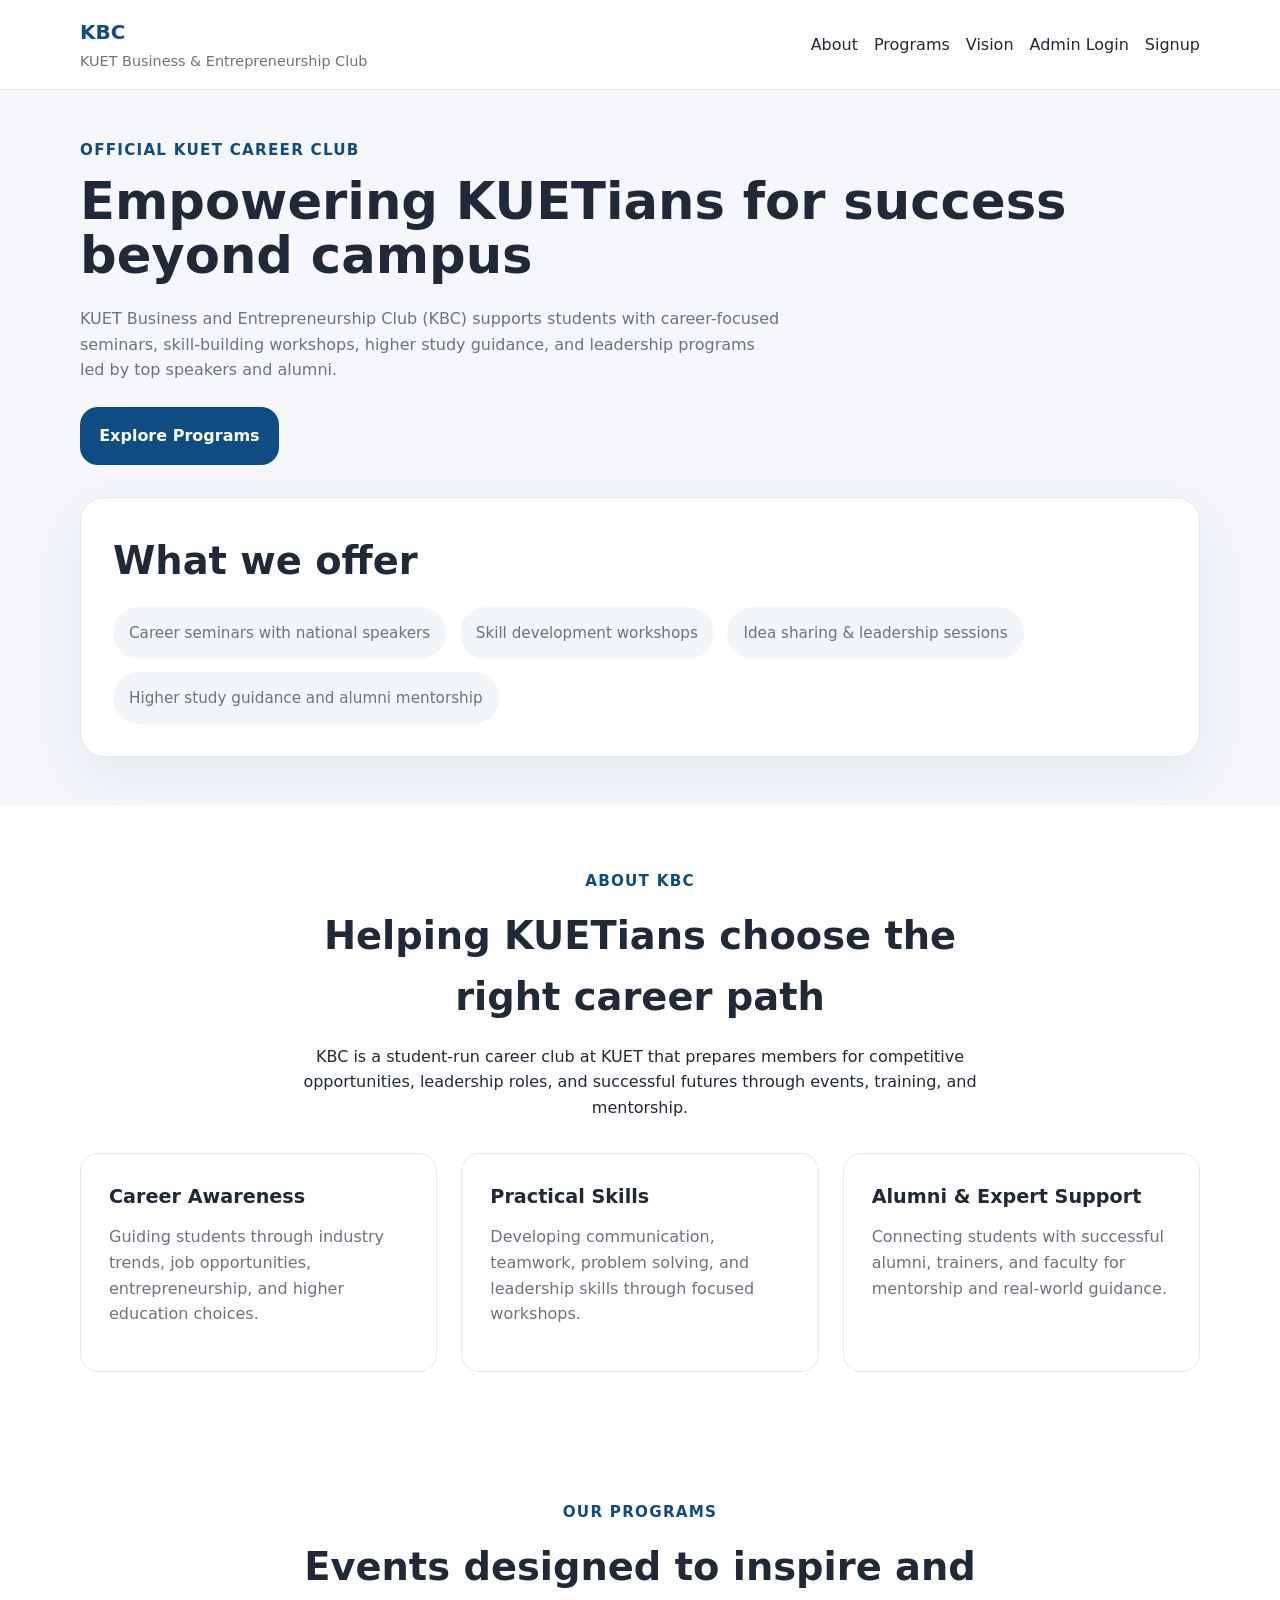
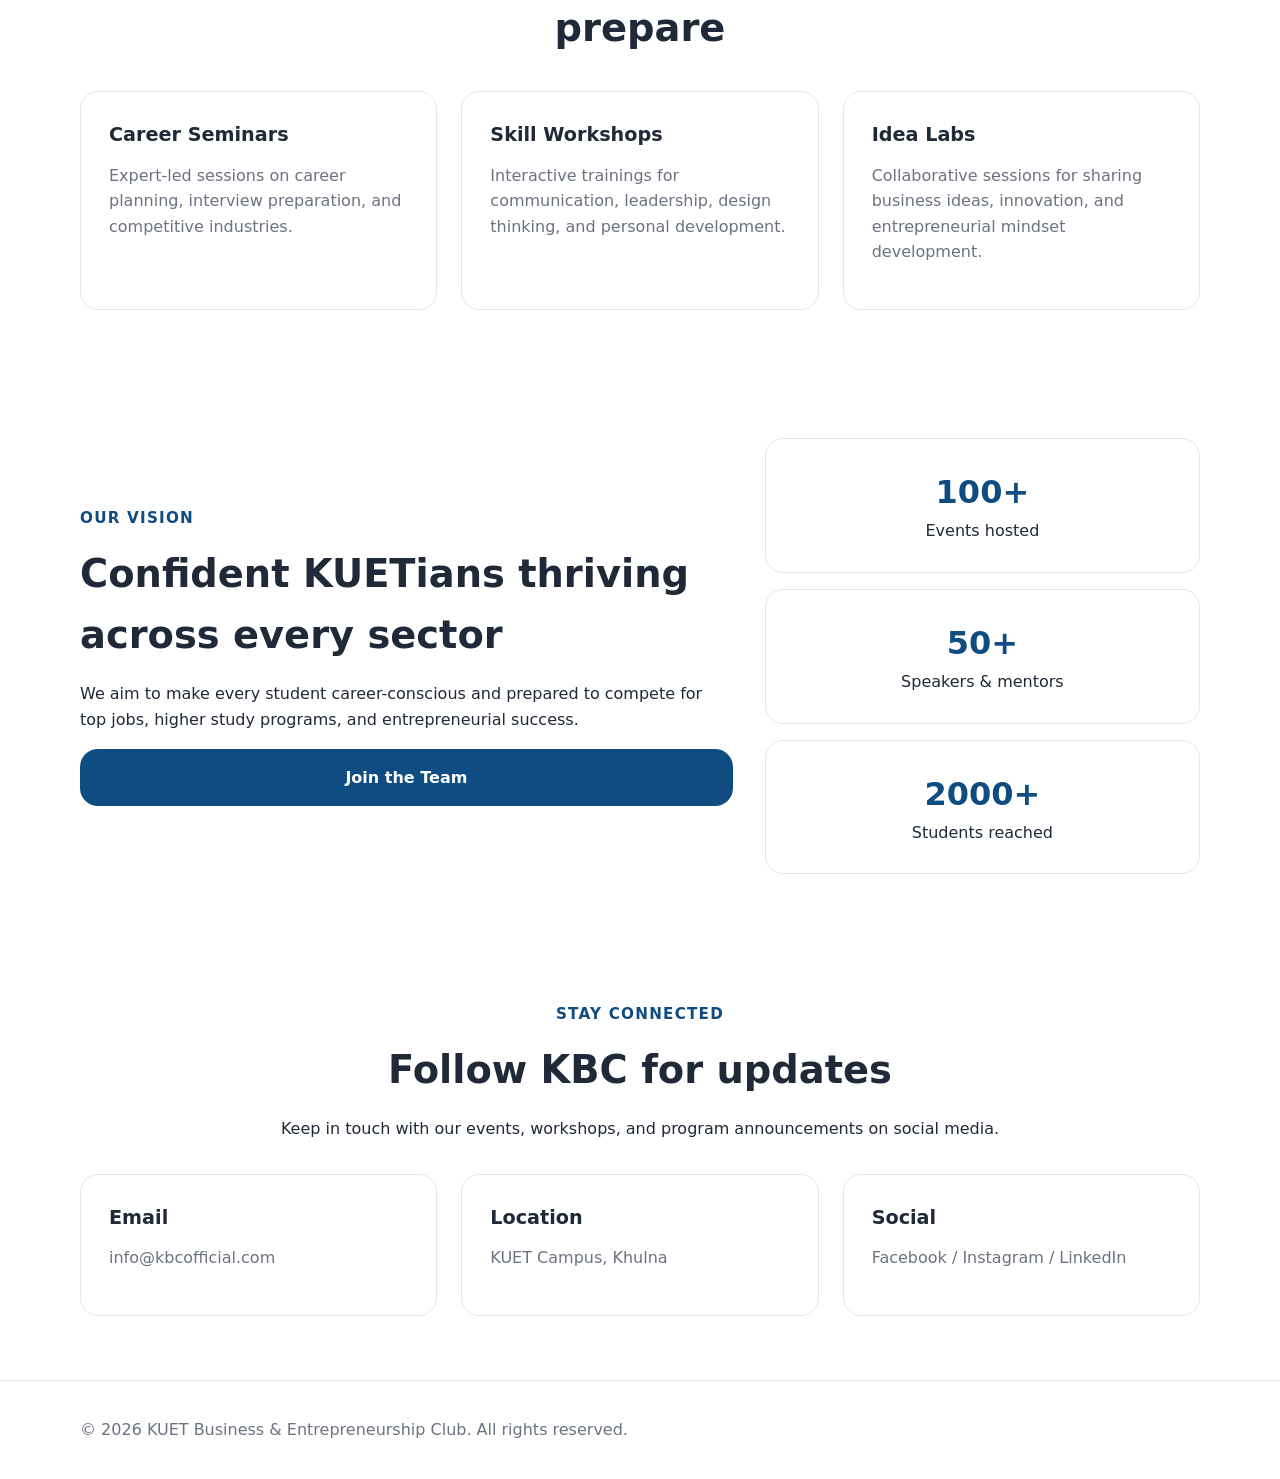
==== index.html @ 483b38c0 "Home page added" ====
<!DOCTYPE html>
<html lang="en">
<head>
  <meta charset="UTF-8">
  <meta name="viewport" content="width=device-width, initial-scale=1.0">
  <title>KBC Official | KUET Business & Entrepreneurship Club</title>
  <link rel="stylesheet" href="style.css">
</head>
<body>
  <header class="site-header">
    <div class="container header-inner">
      <div class="brand">
        <span>KBC</span>
        <p>KUET Business & Entrepreneurship Club</p>
      </div>
      <nav class="nav-links">
        <a href="#about">About</a>
        <a href="#programs">Programs</a>
        <a href="#vision">Vision</a>
        <a href="admin-login.html">Admin Login</a>
        <a href="admin-signup.html">Signup</a>
      </nav>
    </div>
  </header>

  <main>
    <section class="hero section-hero">
      <div class="container hero-grid">
        <div>
          <p class="eyebrow">Official KUET Career Club</p>
          <h1>Empowering KUETians for success beyond campus</h1>
          <p class="hero-copy">KUET Business and Entrepreneurship Club (KBC) supports students with career-focused seminars, skill-building workshops, higher study guidance, and leadership programs led by top speakers and alumni.</p>
          <div class="hero-actions">
        
            <a class="btn-primary" href="#programs">Explore Programs</a>
          </div>
        </div>
        <div class="hero-card">
          <div class="hero-card-inner">
            <h2>What we offer</h2>
            <ul>
              <li>Career seminars with national speakers</li>
              <li>Skill development workshops</li>
              <li>Idea sharing & leadership sessions</li>
              <li>Higher study guidance and alumni mentorship</li>
            </ul>
          </div>
        </div>
      </div>
    </section>

    <section id="about" class="section section-about">
      <div class="container section-heading">
        <p class="eyebrow">About KBC</p>
        <h2>Helping KUETians choose the right career path</h2>
        <p>KBC is a student-run career club at KUET that prepares members for competitive opportunities, leadership roles, and successful futures through events, training, and mentorship.</p>
      </div>
      <div class="container about-grid">
        <article class="feature-card">
          <h3>Career Awareness</h3>
          <p>Guiding students through industry trends, job opportunities, entrepreneurship, and higher education choices.</p>
        </article>
        <article class="feature-card">
          <h3>Practical Skills</h3>
          <p>Developing communication, teamwork, problem solving, and leadership skills through focused workshops.</p>
        </article>
        <article class="feature-card">
          <h3>Alumni & Expert Support</h3>
          <p>Connecting students with successful alumni, trainers, and faculty for mentorship and real-world guidance.</p>
        </article>
      </div>
    </section>

    <section id="programs" class="section section-programs">
      <div class="container section-heading">
        <p class="eyebrow">Our Programs</p>
        <h2>Events designed to inspire and prepare</h2>
      </div>
      <div class="container programs-grid">
        <article class="program-card">
          <h3>Career Seminars</h3>
          <p>Expert-led sessions on career planning, interview preparation, and competitive industries.</p>
        </article>
        <article class="program-card">
          <h3>Skill Workshops</h3>
          <p>Interactive trainings for communication, leadership, design thinking, and personal development.</p>
        </article>
        <article class="program-card">
          <h3>Idea Labs</h3>
          <p>Collaborative sessions for sharing business ideas, innovation, and entrepreneurial mindset development.</p>
        </article>
      </div>
    </section>

    <section id="vision" class="section section-vision">
      <div class="container vision-inner">
        <div>
          <p class="eyebrow">Our Vision</p>
          <h2>Confident KUETians thriving across every sector</h2>
          <p>We aim to make every student career-conscious and prepared to compete for top jobs, higher study programs, and entrepreneurial success.</p>
          <a class="btn-primary" href="admin-login.html">Join the Team</a>
        </div>
        <div class="vision-stats">
          <div class="stat-card">
            <strong>100+</strong>
            <span>Events hosted</span>
          </div>
          <div class="stat-card">
            <strong>50+</strong>
            <span>Speakers & mentors</span>
          </div>
          <div class="stat-card">
            <strong>2000+</strong>
            <span>Students reached</span>
          </div>
        </div>
      </div>
    </section>

    <section id="contact" class="section section-contact">
      <div class="container section-heading">
        <p class="eyebrow">Stay Connected</p>
        <h2>Follow KBC for updates</h2>
        <p>Keep in touch with our events, workshops, and program announcements on social media.</p>
      </div>
      <div class="container contact-grid">
        <div class="contact-card">
          <h3>Email</h3>
          <p>info@kbcofficial.com</p>
        </div>
        <div class="contact-card">
          <h3>Location</h3>
          <p>KUET Campus, Khulna</p>
        </div>
        <div class="contact-card">
          <h3>Social</h3>
          <p>Facebook / Instagram / LinkedIn</p>
        </div>
      </div>
    </section>
  </main>

  <footer class="site-footer">
    <div class="container footer-inner">
      <p>© 2026 KUET Business & Entrepreneurship Club. All rights reserved.</p>
    </div>
  </footer>
</body>
</html>
---- style.css ----
:root {
  --bg: #f5f7fb;
  --surface: #ffffff;
  --text: #1f2937;
  --muted: #6b7280;
  --primary: #0f4c81;
  --primary-soft: #dde9f6;
  --accent: #f59e0b;
  --border: #e2e8f0;
}

* {
  box-sizing: border-box;
}

body {
  margin: 0;
  font-family: Inter, system-ui, -apple-system, BlinkMacSystemFont, 'Segoe UI', sans-serif;
  background: var(--bg);
  color: var(--text);
  line-height: 1.6;
}

img {
  max-width: 100%;
  display: block;
}

.container {
  width: min(1120px, calc(100% - 2rem));
  margin: 0 auto;
}

.site-header {
  background: rgba(255,255,255,0.95);
  border-bottom: 1px solid var(--border);
  position: sticky;
  top: 0;
  z-index: 10;
}

.header-inner {
  display: flex;
  align-items: center;
  justify-content: space-between;
  gap: 1rem;
  padding: 1rem 0;
}

.brand span {
  font-size: 1.25rem;
  font-weight: 700;
  color: var(--primary);
}

.brand p {
  margin: 0.15rem 0 0;
  color: var(--muted);
  font-size: 0.9rem;
}

.header-actions {
  display: flex;
  gap: 0.75rem;
  align-items: center;
}

.header-note p {
  margin: 0;
  font-size: 0.95rem;
  font-weight: 600;
  color: var(--text);
  background: rgba(255,255,255,0.85);
  border-radius: 999px;
  padding: 0.6rem 1rem;
  border: 1px solid rgba(15, 76, 129, 0.12);
}

.nav-links {
  display: flex;
  flex-wrap: wrap;
  gap: 1rem;
  align-items: center;
}

.nav-links a {
  color: var(--text);
  text-decoration: none;
  font-weight: 500;
}

.nav-links a:hover {
  color: var(--primary);
}

.nav-toggle {
  display: none;
  border: none;
  background: transparent;
  font-size: 1.5rem;
  cursor: pointer;
}

.section {
  padding: 4rem 0;
}

.section-heading {
  text-align: center;
  max-width: 720px;
  margin: 0 auto 2rem;
}

.eyebrow {
  margin: 0 0 0.75rem;
  color: var(--primary);
  font-size: 0.95rem;
  font-weight: 700;
  letter-spacing: 0.08em;
  text-transform: uppercase;
}

h1, h2, h3 {
  margin: 0;
}

h1 {
  font-size: clamp(2.2rem, 4vw, 3.6rem);
  line-height: 1.05;
}

h2 {
  font-size: clamp(1.8rem, 3vw, 2.6rem);
}

h3 {
  font-size: 1.2rem;
}

.hero {
  padding-top: 3rem;
  padding-bottom: 3rem;
}

.hero-grid {
  display: grid;
  grid-template-columns: 1fr;
  gap: 2rem;
  align-items: start;
}
.hero-card {
  width: 100%;
}

.hero-copy {
  max-width: 44rem;
  margin: 1.5rem 0;
  color: var(--muted);
}

.hero-actions {
  display: flex;
  flex-direction: column;
  gap: 1rem;
  align-items: flex-start;
  margin-top: 1.5rem;
}
.hero-actions a {
  width: fit-content;
}

.btn-primary,
.btn-secondary {
  display: inline-flex;
  align-items: center;
  justify-content: center;
  padding: 0.95rem 1.5rem;
  border-radius: 999px;
  font-weight: 600;
  text-decoration: none;
}

.btn-primary {
  background: var(--primary);
  color: #fff;
}

.btn-secondary {
  background: var(--surface);
  color: var(--text);
  border: 1px solid var(--border);
}

.hero-card {
  background: var(--surface);
  border: 1px solid var(--border);
  border-radius: 24px;
  padding: 2rem;
  box-shadow: 0 20px 60px rgba(15, 76, 129, 0.08);
}

.hero-card-inner ul {
  margin: 1rem 0 0;
  display: flex;
  flex-wrap: wrap;
  gap: 0.85rem;
  padding: 0;
  list-style: none;
}

.hero-card-inner li {
  margin: 0;
  padding: 0.85rem 1rem;
  background: rgba(15, 76, 129, 0.05);
  border-radius: 999px;
  color: var(--muted);
  font-size: 0.95rem;
}

.about-grid,
.programs-grid,
.contact-grid {
  display: grid;
  gap: 1.5rem;
}

.about-grid {
  grid-template-columns: repeat(auto-fit, minmax(220px, 1fr));
}

.feature-card,
.program-card,
.contact-card,
.stat-card {
  background: var(--surface);
  border: 1px solid var(--border);
  border-radius: 18px;
  padding: 1.75rem;
}

.programs-grid {
  grid-template-columns: repeat(auto-fit, minmax(220px, 1fr));
}

.program-card p,
.feature-card p,
.contact-card p {
  color: var(--muted);
  margin-top: 0.75rem;
}

.vision-inner {
  display: grid;
  gap: 2rem;
  align-items: center;
  grid-template-columns: minmax(0, 1.2fr) minmax(0, 0.8fr);
}

.vision-stats {
  display: grid;
  gap: 1rem;
}

.stat-card {
  text-align: center;
}

.stat-card strong {
  display: block;
  font-size: 2rem;
  color: var(--primary);
}

.contact-grid {
  grid-template-columns: repeat(auto-fit, minmax(200px, 1fr));
}

.site-footer {
  background: var(--surface);
  border-top: 1px solid var(--border);
}

.footer-inner {
  display: flex;
  flex-wrap: wrap;
  gap: 1rem;
  justify-content: space-between;
  align-items: center;
  padding: 1.25rem 0;
}

.footer-inner p,
.footer-inner a {
  color: var(--muted);
  text-decoration: none;
}

body.login-page {
  min-height: 100vh;
  background: radial-gradient(circle at top left, rgba(15, 76, 129, 0.14), transparent 35%),
              radial-gradient(circle at bottom right, rgba(245, 158, 11, 0.12), transparent 28%),
              linear-gradient(180deg, #eef4ff 0%, #f5f7fb 100%);
}

.login-header {
  background: transparent;
  border-bottom: none;
  position: absolute;
  width: 100%;
  left: 0;
  top: 0;
}

.login-section {
  padding: 7rem 0 4rem;
}

.login-shell {
  min-height: calc(100vh - 7rem);
  display: grid;
  place-items: center;
}

.login-panel {
  width: min(520px, 100%);
  background: rgba(255, 255, 255, 0.94);
  border: 1px solid rgba(15, 76, 129, 0.1);
  border-radius: 30px;
  box-shadow: 0 32px 90px rgba(15, 76, 129, 0.12);
  padding: 2.5rem;
  backdrop-filter: blur(12px);
}

.login-copy {
  text-align: center;
  margin-bottom: 2rem;
}

.auth-form {
  display: grid;
  gap: 1.25rem;
}

.auth-form label {
  display: grid;
  gap: 0.6rem;
  font-size: 0.95rem;
  color: var(--text);
}

.auth-form input {
  width: 100%;
  border: 1px solid rgba(15, 76, 129, 0.18);
  border-radius: 16px;
  padding: 1rem 1.1rem;
  font-size: 1rem;
  background: #fff;
  transition: border-color 0.2s ease, box-shadow 0.2s ease;
}

.auth-form input:focus {
  outline: none;
  border-color: rgba(15, 76, 129, 0.35);
  box-shadow: 0 0 0 4px rgba(15, 76, 129, 0.08);
}

.auth-note {
  margin: 0;
  text-align: center;
  color: var(--muted);
  font-size: 0.95rem;
}

.auth-note a {
  color: var(--primary);
  text-decoration: none;
}

@media (max-width: 720px) {
  .login-panel {
    padding: 2rem 1.5rem;
  }

  .login-copy h1 {
    font-size: 2rem;
  }
}

.login-copy h1 {
  font-size: 2.4rem;
  line-height: 1.08;
  margin: 1rem 0 0.8rem;
}

.login-copy p {
  color: var(--muted);
  margin: 0;
  max-width: 38rem;
  margin-inline: auto;
}

.auth-form {
  display: grid;
  gap: 1.25rem;
}

.auth-form label {
  display: grid;
  gap: 0.55rem;
  font-size: 0.95rem;
  color: var(--text);
}

.auth-form input {
  width: 100%;
  border: 1px solid rgba(15, 76, 129, 0.16);
  border-radius: 16px;
  padding: 0.95rem 1rem;
  font-size: 1rem;
  transition: border-color 0.2s ease, box-shadow 0.2s ease;
  background: #fff;
  color: var(--text);
}

.auth-form input:focus {
  outline: none;
  border-color: rgba(15, 76, 129, 0.4);
  box-shadow: 0 0 0 4px rgba(15, 76, 129, 0.08);
}

.btn-primary {
  width: 100%;
  padding: 1rem 1.2rem;
  font-size: 1rem;
  border-radius: 18px;
}

.auth-note {
  margin: 0;
  text-align: center;
  color: var(--muted);
  font-size: 0.95rem;
}

.auth-note a {
  color: var(--primary);
  font-weight: 600;
}

@media (max-width: 720px) {
  .login-panel {
    padding: 2rem 1.5rem;
  }

  .login-copy h1 {
    font-size: 2rem;
  }
}


.section-about,
.section-programs,
.section-vision,
.section-contact {
  background: #fff;
}

@media (max-width: 900px) {
  .vision-inner,
  .hero-grid {
    grid-template-columns: 1fr;
  }
}

@media (max-width: 720px) {
  .header-inner {
    flex-direction: column;
    align-items: stretch;
  }

  .nav-links {
    display: none;
    flex-direction: column;
    gap: 0.75rem;
    width: 100%;
    padding: 1rem 0;
  }

  .nav-links.nav-open {
    display: flex;
  }

  .nav-toggle {
    display: block;
  }

  .hero-actions {
    flex-direction: column;
    align-items: stretch;
  }
}
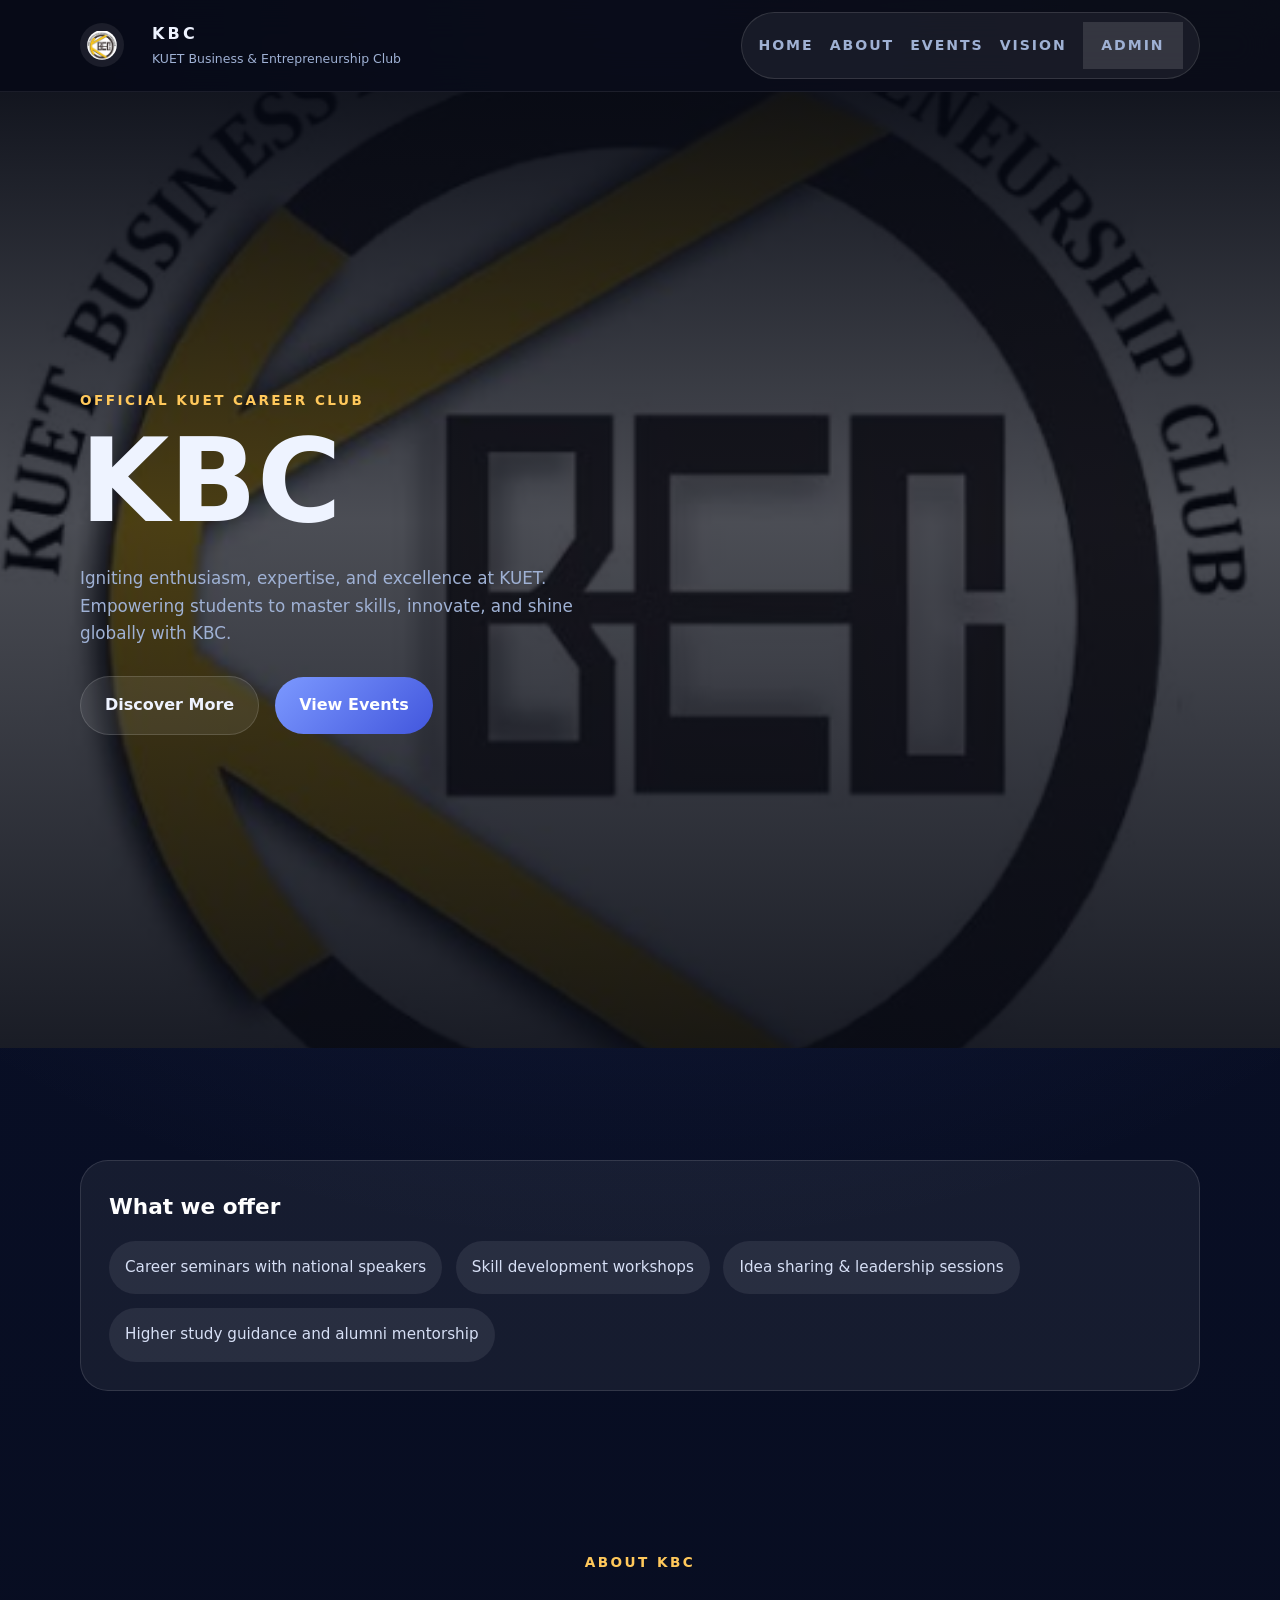
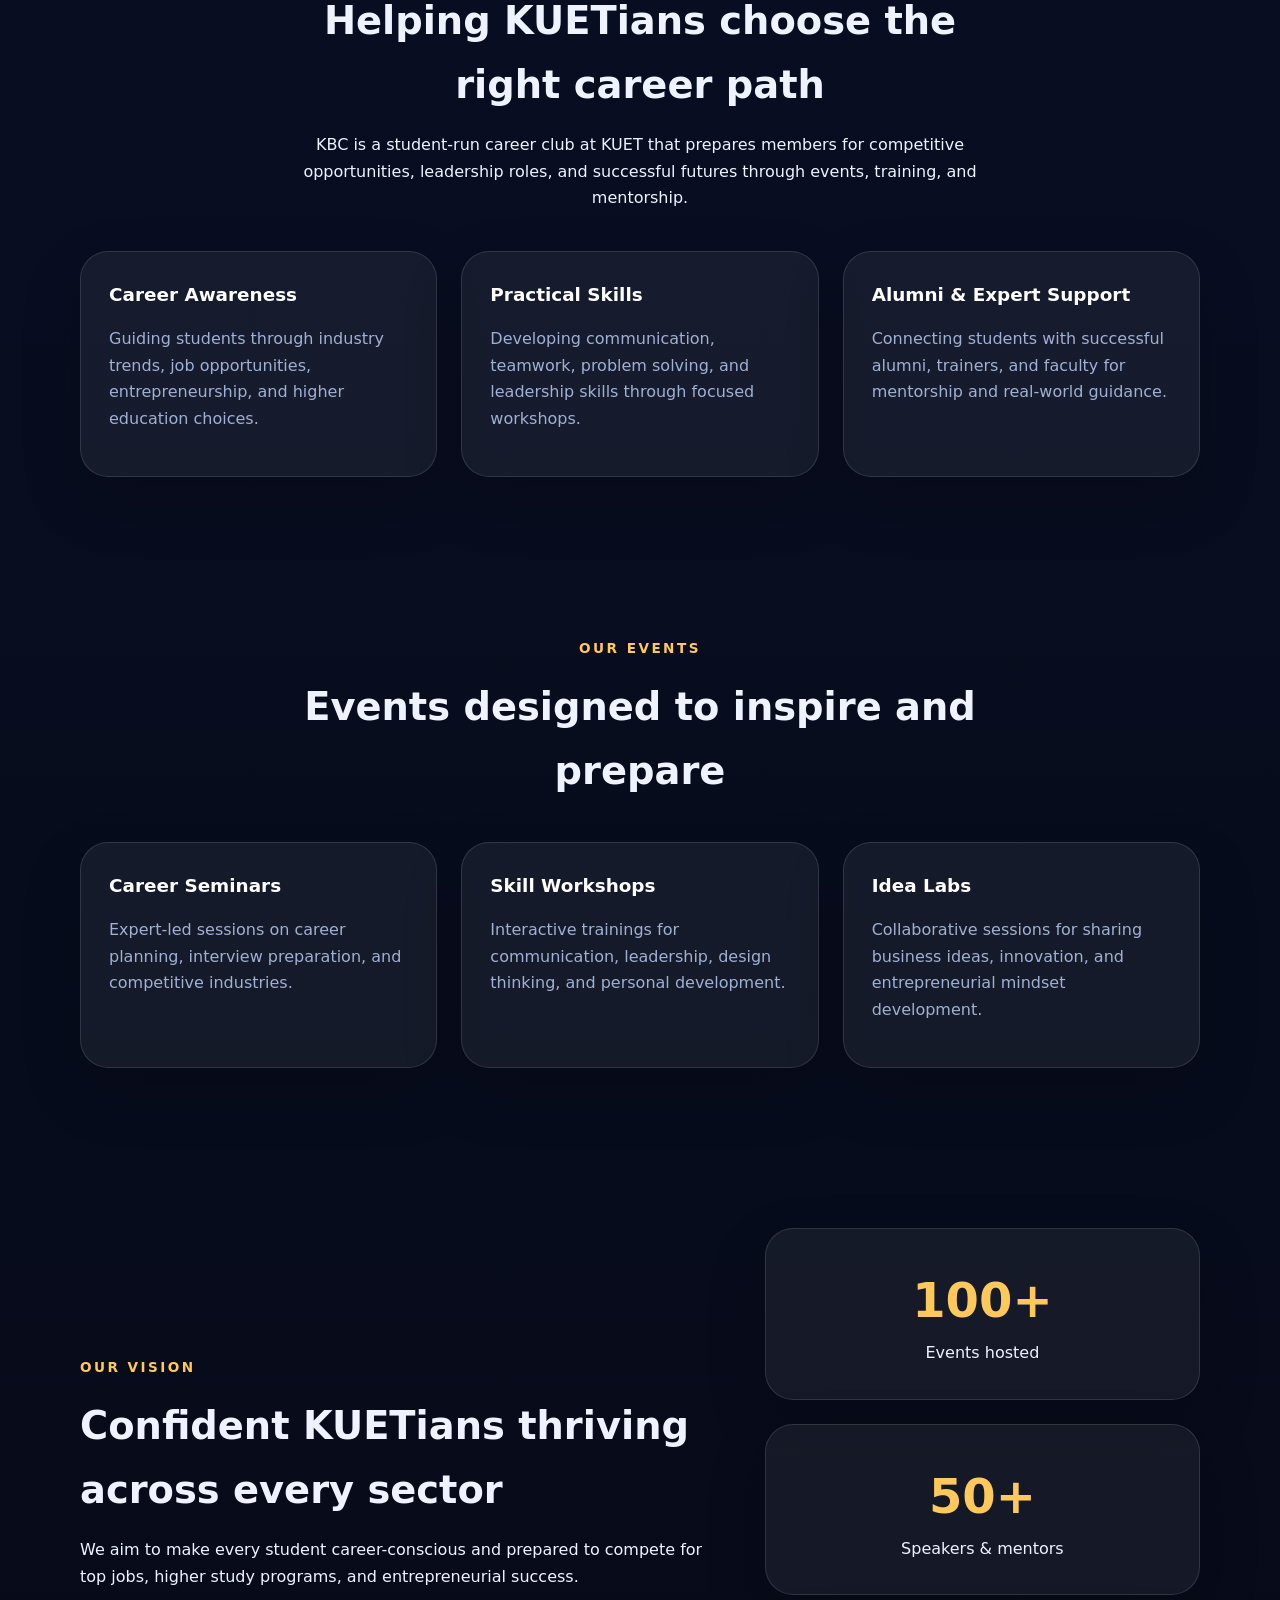
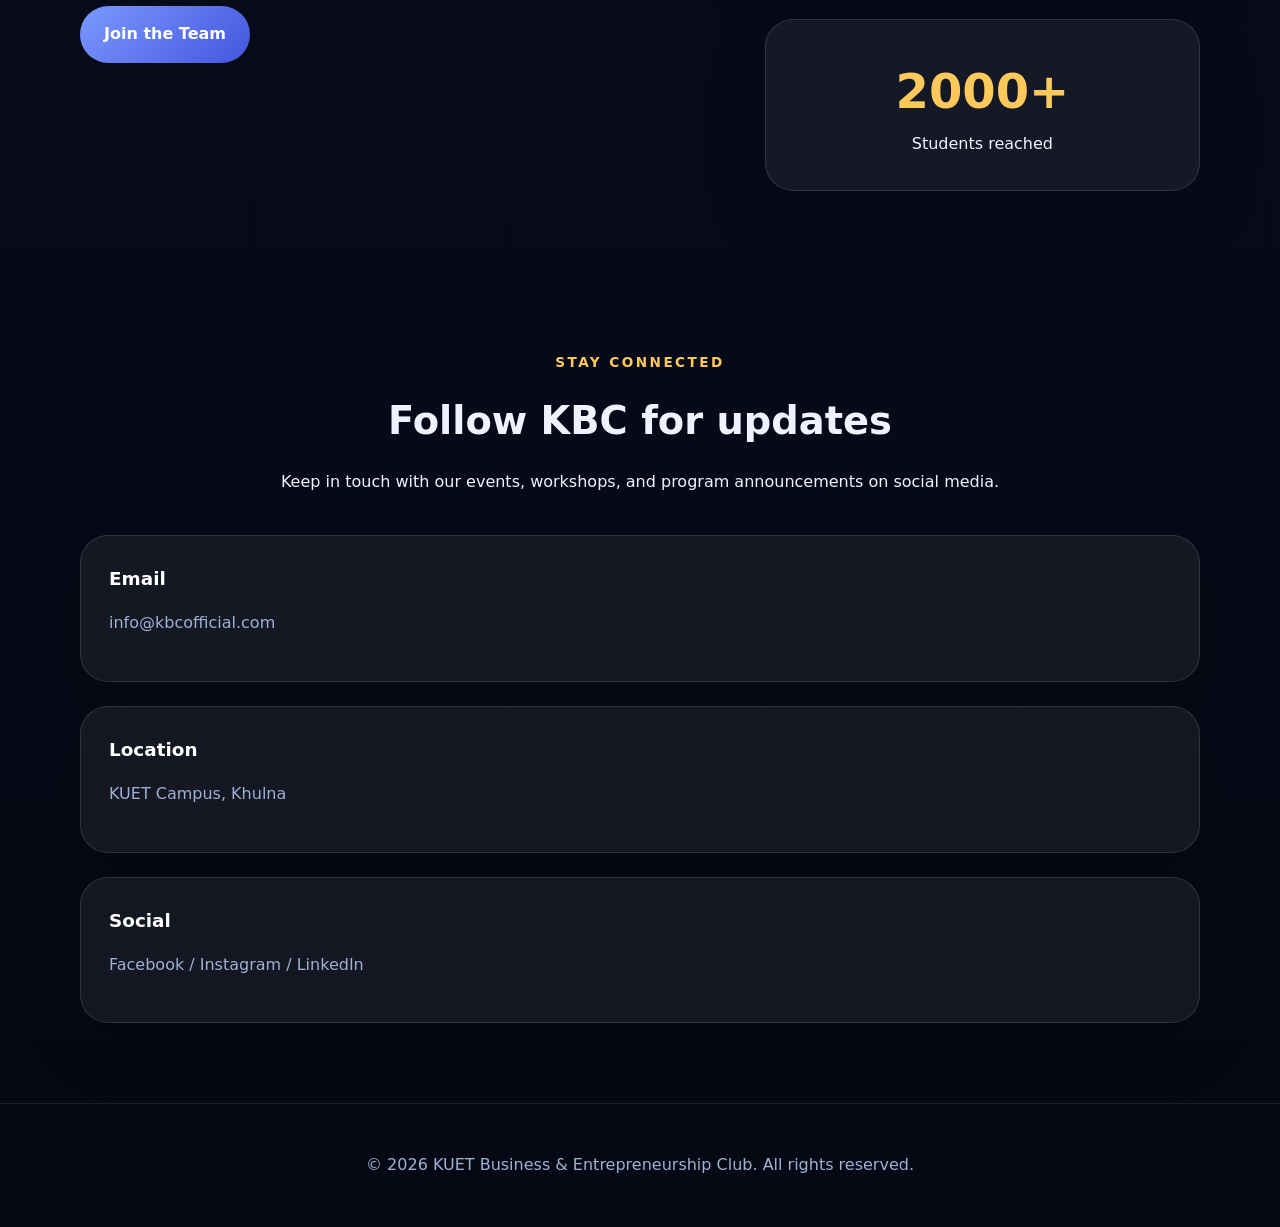
==== commit e31a5fc9: "Added ADMIN LOGIN Page" ====
--- a/index.html
+++ b/index.html
@@ -4,58 +4,65 @@
   <meta charset="UTF-8">
   <meta name="viewport" content="width=device-width, initial-scale=1.0">
   <title>KBC Official | KUET Business & Entrepreneurship Club</title>
-  <link rel="stylesheet" href="style.css">
+  <link rel="stylesheet" href="index.css">
 </head>
 <body>
   <header class="site-header">
     <div class="container header-inner">
       <div class="brand">
-        <span>KBC</span>
-        <p>KUET Business & Entrepreneurship Club</p>
+        <img src="logo.png" alt="KBC Logo">
+        <div class="brand-text">
+          <span>KBC</span>
+          <p>KUET Business & Entrepreneurship Club</p>
+        </div>
       </div>
       <nav class="nav-links">
+        <a href="#home">Home</a>
         <a href="#about">About</a>
-        <a href="#programs">Programs</a>
+        <a href="#programs">Events</a>
         <a href="#vision">Vision</a>
-        <a href="admin-login.html">Admin Login</a>
-        <a href="admin-signup.html">Signup</a>
+        <a href="admin-login.html" class="nav-cta">Admin</a>
       </nav>
     </div>
   </header>
 
   <main>
-    <section class="hero section-hero">
+    <section id="home" class="hero section-hero">
       <div class="container hero-grid">
-        <div>
+        <div class="hero-copy-block reveal">
           <p class="eyebrow">Official KUET Career Club</p>
-          <h1>Empowering KUETians for success beyond campus</h1>
-          <p class="hero-copy">KUET Business and Entrepreneurship Club (KBC) supports students with career-focused seminars, skill-building workshops, higher study guidance, and leadership programs led by top speakers and alumni.</p>
-          <div class="hero-actions">
-        
-            <a class="btn-primary" href="#programs">Explore Programs</a>
+          <h1>KBC</h1>
+          <p class="hero-copy">Igniting enthusiasm, expertise, and excellence at KUET. Empowering students to master skills, innovate, and shine globally with KBC.</p>
+          <div class="hero-actions reveal">
+            <a class="btn-secondary" href="#about">Discover More</a>
+            <a class="btn-primary" href="#programs">View Events</a>
           </div>
         </div>
-        <div class="hero-card">
-          <div class="hero-card-inner">
-            <h2>What we offer</h2>
-            <ul>
-              <li>Career seminars with national speakers</li>
-              <li>Skill development workshops</li>
-              <li>Idea sharing & leadership sessions</li>
-              <li>Higher study guidance and alumni mentorship</li>
-            </ul>
-          </div>
+       
+      </div>
+    </section>
+
+    <section class="section section-offer">
+      <div class="container">
+        <div class="offer-panel reveal">
+          <h2>What we offer</h2>
+          <ul class="offer-list">
+            <li>Career seminars with national speakers</li>
+            <li>Skill development workshops</li>
+            <li>Idea sharing & leadership sessions</li>
+            <li>Higher study guidance and alumni mentorship</li>
+          </ul>
         </div>
       </div>
     </section>
 
     <section id="about" class="section section-about">
-      <div class="container section-heading">
+      <div class="container section-heading reveal">
         <p class="eyebrow">About KBC</p>
         <h2>Helping KUETians choose the right career path</h2>
         <p>KBC is a student-run career club at KUET that prepares members for competitive opportunities, leadership roles, and successful futures through events, training, and mentorship.</p>
       </div>
-      <div class="container about-grid">
+      <div class="container about-grid reveal">
         <article class="feature-card">
           <h3>Career Awareness</h3>
           <p>Guiding students through industry trends, job opportunities, entrepreneurship, and higher education choices.</p>
@@ -72,11 +79,11 @@
     </section>
 
     <section id="programs" class="section section-programs">
-      <div class="container section-heading">
-        <p class="eyebrow">Our Programs</p>
+      <div class="container section-heading reveal">
+        <p class="eyebrow">Our Events</p>
         <h2>Events designed to inspire and prepare</h2>
       </div>
-      <div class="container programs-grid">
+      <div class="container programs-grid reveal">
         <article class="program-card">
           <h3>Career Seminars</h3>
           <p>Expert-led sessions on career planning, interview preparation, and competitive industries.</p>
@@ -93,7 +100,7 @@
     </section>
 
     <section id="vision" class="section section-vision">
-      <div class="container vision-inner">
+      <div class="container vision-inner reveal">
         <div>
           <p class="eyebrow">Our Vision</p>
           <h2>Confident KUETians thriving across every sector</h2>
@@ -118,12 +125,12 @@
     </section>
 
     <section id="contact" class="section section-contact">
-      <div class="container section-heading">
+      <div class="container section-heading reveal">
         <p class="eyebrow">Stay Connected</p>
         <h2>Follow KBC for updates</h2>
         <p>Keep in touch with our events, workshops, and program announcements on social media.</p>
       </div>
-      <div class="container contact-grid">
+      <div class="container contact-grid reveal">
         <div class="contact-card">
           <h3>Email</h3>
           <p>info@kbcofficial.com</p>
@@ -145,5 +152,6 @@
       <p>© 2026 KUET Business & Entrepreneurship Club. All rights reserved.</p>
     </div>
   </footer>
+  <script src="script.js"></script>
 </body>
 </html>
--- a/index.css
+++ b/index.css
@@ -0,0 +1,549 @@
+:root {
+  --bg: #060913;
+  --surface: rgba(255, 255, 255, 0.08);
+  --surface-soft: rgba(255, 255, 255, 0.04);
+  --text: #eef3ff;
+  --muted: #9fb1d4;
+  --primary: #7c99ff;
+  --primary-dark: #4256dd;
+  --accent: #ffc85b;
+  --border: rgba(255, 255, 255, 0.12);
+  --shadow: 0 32px 100px rgba(0, 0, 0, 0.35);
+}
+
+* {
+  box-sizing: border-box;
+}
+
+html {
+  scroll-behavior: smooth;
+}
+
+body {
+  margin: 0;
+  font-family: Inter, system-ui, -apple-system, BlinkMacSystemFont, 'Segoe UI', sans-serif;
+  background: radial-gradient(circle at top, rgba(124, 153, 255, 0.18), transparent 28%),
+    radial-gradient(circle at top right, rgba(255, 200, 91, 0.12), transparent 22%),
+    linear-gradient(180deg, #09102a 0%, #060913 100%);
+  color: var(--text);
+  min-height: 100vh;
+  line-height: 1.65;
+}
+
+img {
+  max-width: 100%;
+  display: block;
+}
+
+.container {
+  width: min(1120px, calc(100% - 2rem));
+  margin: 0 auto;
+}
+
+.site-header {
+  position: sticky;
+  top: 0;
+  z-index: 20;
+  backdrop-filter: blur(18px);
+  background: rgba(6, 9, 19, 0.88);
+  border-bottom: 1px solid rgba(255, 255, 255, 0.08);
+  transition: background 0.3s ease, box-shadow 0.3s ease, border-color 0.3s ease;
+}
+
+.site-header.scrolled {
+  background: rgba(6, 9, 19, 0.96);
+  box-shadow: 0 24px 80px rgba(0, 0, 0, 0.26);
+  border-bottom-color: rgba(255, 255, 255, 0.12);
+}
+
+.header-inner {
+  display: flex;
+  align-items: center;
+  justify-content: space-between;
+  gap: 1rem;
+  padding: 0.75rem 0;
+}
+
+.brand {
+  display: flex;
+  align-items: center;
+  gap: 0.75rem;
+}
+
+.brand img {
+  width: 44px;
+  height: 44px;
+  border-radius: 50%;
+  background: rgba(255, 255, 255, 0.08);
+  padding: 0.45rem;
+  margin-right: 1rem;
+}
+
+.brand-text {
+  display: flex;
+  flex-direction: column;
+}
+
+.brand span {
+  color: var(--text);
+  font-size: 1rem;
+  font-weight: 800;
+  letter-spacing: 0.2em;
+  text-transform: uppercase;
+}
+
+.brand p {
+  margin: 0.1rem 0 0;
+  color: var(--muted);
+  font-size: 0.78rem;
+}
+
+.nav-links {
+  display: flex;
+  flex-wrap: wrap;
+  gap: 1rem;
+  align-items: center;
+  background: rgba(255, 255, 255, 0.06);
+  border: 1px solid rgba(255, 255, 255, 0.12);
+  border-radius: 999px;
+  padding: 0.55rem 1rem;
+}
+
+.nav-links a {
+  color: var(--muted);
+  text-decoration: none;
+  font-weight: 700;
+  font-size: 0.88rem;
+  letter-spacing: 0.14em;
+  text-transform: uppercase;
+}
+
+.nav-links a:hover,
+.nav-links a:focus-visible {
+  color: var(--text);
+}
+
+.nav-cta {
+  padding: 0.75rem 1.15rem;
+  background: rgba(255, 255, 255, 0.12);
+}
+
+.btn-secondary,
+.btn-primary {
+  display: inline-flex;
+  align-items: center;
+  justify-content: center;
+  gap: 0.5rem;
+  padding: 0.95rem 1.5rem;
+  border-radius: 999px;
+  text-decoration: none;
+  font-weight: 700;
+  transition: transform 0.2s ease, box-shadow 0.2s ease;
+}
+
+.btn-primary {
+  background: linear-gradient(135deg, var(--primary), var(--primary-dark));
+  color: #fff;
+  border: none;
+}
+
+.btn-secondary {
+  background: rgba(255, 255, 255, 0.08);
+  border: 1px solid rgba(255, 255, 255, 0.14);
+  color: var(--text);
+}
+
+.btn-primary:hover,
+.btn-secondary:hover {
+  transform: translateY(-2px) scale(1.01);
+  box-shadow: 0 18px 40px rgba(124, 153, 255, 0.18);
+}
+
+.feature-card,
+.program-card,
+.contact-card,
+.stat-card,
+.offer-panel {
+  transition: transform 0.3s ease, box-shadow 0.3s ease, border-color 0.3s ease, background 0.3s ease;
+}
+
+.feature-card:hover,
+.program-card:hover,
+.contact-card:hover,
+.stat-card:hover,
+.offer-panel:hover {
+  transform: translateY(-6px);
+  box-shadow: 0 30px 80px rgba(0, 0, 0, 0.18);
+  border-color: rgba(255, 255, 255, 0.18);
+}
+
+.reveal {
+  opacity: 0;
+  transform: translateY(24px);
+  transition: opacity 0.75s ease-out, transform 0.75s ease-out;
+  will-change: opacity, transform;
+}
+
+.reveal.active {
+  opacity: 1;
+  transform: translateY(0);
+}
+
+.hero .reveal {
+  transition-duration: 0.85s;
+}
+
+.section {
+  padding: 5rem 0;
+}
+
+.section-heading {
+  text-align: center;
+  max-width: 720px;
+  margin: 0 auto 2.5rem;
+}
+
+.eyebrow {
+  margin: 0 0 1rem;
+  color: var(--accent);
+  font-size: 0.85rem;
+  font-weight: 700;
+  letter-spacing: 0.18em;
+  text-transform: uppercase;
+}
+
+h1,
+h2,
+h3 {
+  margin: 0;
+}
+
+h1 {
+  font-size: clamp(2.7rem, 5vw, 4.4rem);
+  line-height: 1.05;
+}
+
+h2 {
+  font-size: clamp(2rem, 3vw, 3rem);
+}
+
+h3 {
+  font-size: 1.15rem;
+}
+
+.hero {
+  position: relative;
+  padding-top: 5rem;
+  padding-bottom: 6rem;
+  background-image: url('logo.png'),
+    radial-gradient(circle at top left, rgba(124, 153, 255, 0.16), transparent 32%),
+    radial-gradient(circle at bottom right, rgba(255, 200, 91, 0.14), transparent 24%);
+  background-repeat: no-repeat;
+  background-position: center center;
+  background-size: 105% auto;
+}
+
+.hero::before {
+  content: '';
+  position: absolute;
+  inset: 0;
+  background: linear-gradient(180deg, rgba(6, 9, 19, 0.95) 0%, rgba(6, 9, 19, 0.72) 45%, rgba(6, 9, 19, 0.92) 100%);
+  pointer-events: none;
+}
+
+.hero-grid {
+  display: grid;
+  grid-template-columns: minmax(0, 1.2fr) minmax(0, 0.9fr);
+  gap: 2rem;
+  align-items: center;
+  min-height: calc(100vh - 120px);
+  position: relative;
+}
+
+.hero-copy,
+.hero-card p,
+.program-card p,
+.feature-card p,
+.contact-card p {
+  color: var(--muted);
+}
+
+.hero-copy-block {
+  max-width: 560px;
+  padding-right: 3rem;
+}
+
+.hero-copy-block h1 {
+  font-size: clamp(4.5rem, 9vw, 7.5rem);
+  line-height: 0.95;
+  margin: 0;
+}
+
+.hero-copy {
+  max-width: 42rem;
+  margin: 1.75rem 0;
+  font-size: 1.05rem;
+}
+
+.hero-actions {
+  display: flex;
+  flex-wrap: wrap;
+  gap: 1rem;
+  margin-top: 1.75rem;
+  align-items: flex-start;
+}
+
+.hero-card {
+  position: relative;
+  min-height: 420px;
+  background: radial-gradient(circle at center, rgba(255, 200, 91, 0.2), transparent 34%),
+    rgba(255, 255, 255, 0.05);
+  border: 1px solid rgba(255, 255, 255, 0.12);
+  border-radius: 36px;
+  padding: 2rem;
+  box-shadow: 0 40px 120px rgba(0, 0, 0, 0.28);
+  backdrop-filter: blur(12px);
+}
+
+.hero-card::before {
+  content: '';
+  position: absolute;
+  inset: 0;
+  border-radius: 36px;
+  background: radial-gradient(circle, rgba(255, 255, 255, 0.08) 0%, transparent 60%);
+  pointer-events: none;
+}
+
+.offer-panel {
+  margin-top: 2rem;
+  background: rgba(255, 255, 255, 0.06);
+  border: 1px solid rgba(255, 255, 255, 0.12);
+  border-radius: 28px;
+  padding: 1.75rem;
+}
+
+.offer-panel h2 {
+  color: #fff;
+  margin: 0 0 1rem;
+  font-size: 1.35rem;
+}
+
+.offer-list {
+  margin: 0;
+  display: flex;
+  flex-wrap: wrap;
+  gap: 0.85rem;
+  padding: 0;
+  list-style: none;
+}
+
+.offer-list li {
+  margin: 0;
+  padding: 0.9rem 1rem;
+  background: rgba(255, 255, 255, 0.08);
+  border-radius: 999px;
+  color: #d6dff5;
+  font-size: 0.95rem;
+}
+
+.hero-actions {
+  display: flex;
+  flex-wrap: wrap;
+  gap: 1rem;
+  margin-top: 1.75rem;
+  align-items: center;
+}
+
+.hero-card {
+  position: relative;
+  display: grid;
+  place-items: center;
+  min-height: 420px;
+  background: radial-gradient(circle at center, rgba(255, 200, 91, 0.2), transparent 34%),
+    rgba(255, 255, 255, 0.05);
+  border: 1px solid rgba(255, 255, 255, 0.12);
+  border-radius: 36px;
+  padding: 2rem;
+  box-shadow: 0 40px 120px rgba(0, 0, 0, 0.28);
+  backdrop-filter: blur(12px);
+}
+
+.hero-card-inner h2 {
+  color: #fff;
+  margin-bottom: 1rem;
+}
+
+.hero-card-inner ul,
+.offer-list {
+  margin: 1rem 0 0;
+  display: flex;
+  flex-wrap: wrap;
+  gap: 0.85rem;
+  padding: 0;
+  list-style: none;
+}
+
+.hero-card-inner li,
+.offer-list li {
+  margin: 0;
+  padding: 0.9rem 1rem;
+  background: rgba(255, 255, 255, 0.08);
+  border-radius: 999px;
+  color: #d6dff5;
+  font-size: 0.95rem;
+}
+
+.offer-panel {
+  margin-top: 2rem;
+  background: rgba(255, 255, 255, 0.06);
+  border: 1px solid rgba(255, 255, 255, 0.12);
+  border-radius: 28px;
+  padding: 1.75rem;
+}
+
+.offer-panel h2 {
+  color: #fff;
+  margin: 0 0 1rem;
+  font-size: 1.35rem;
+}
+
+.hero-logo-card {
+  display: flex;
+  align-items: center;
+  justify-content: center;
+  min-height: 240px;
+}
+
+.hero-logo {
+  width: 180px;
+  height: auto;
+  display: block;
+}
+
+.about-grid,
+.programs-grid,
+.contact-grid,
+.vision-stats {
+  display: grid;
+  gap: 1.5rem;
+}
+
+.about-grid,
+.programs-grid {
+  grid-template-columns: repeat(auto-fit, minmax(220px, 1fr));
+}
+
+.feature-card,
+.program-card,
+.contact-card,
+.stat-card {
+  background: rgba(255, 255, 255, 0.06);
+  border: 1px solid rgba(255, 255, 255, 0.12);
+  border-radius: 28px;
+  padding: 1.75rem;
+  box-shadow: 0 24px 60px rgba(0, 0, 0, 0.18);
+}
+
+.feature-card h3,
+.program-card h3,
+.contact-card h3,
+.stat-card h3 {
+  color: #fff;
+  margin-bottom: 0.85rem;
+}
+
+.vision-inner {
+  display: grid;
+  gap: 2rem;
+  align-items: center;
+  grid-template-columns: minmax(0, 1.2fr) minmax(0, 0.8fr);
+}
+
+.stat-card {
+  text-align: center;
+  padding: 2rem;
+}
+
+.stat-card strong {
+  display: block;
+  font-size: clamp(2rem, 4vw, 3rem);
+  color: var(--accent);
+}
+
+footer.site-footer {
+  padding: 2rem 0;
+  border-top: 1px solid rgba(255, 255, 255, 0.08);
+}
+
+.footer-inner {
+  display: flex;
+  flex-wrap: wrap;
+  gap: 1rem;
+  justify-content: center;
+  align-items: center;
+  color: var(--muted);
+}
+
+.footer-inner p,
+.footer-inner a {
+  color: var(--muted);
+  text-decoration: none;
+}
+
+section.section-about,
+section.section-programs,
+section.section-vision,
+section.section-contact {
+  background: transparent;
+}
+
+@media (max-width: 980px) {
+  .hero-grid,
+  .vision-inner {
+    grid-template-columns: 1fr;
+  }
+
+  .hero {
+    background-position: center;
+    background-size: 110% auto;
+    padding-top: 3rem;
+    padding-bottom: 4rem;
+  }
+
+  .hero-grid {
+    min-height: auto;
+    gap: 1.5rem;
+  }
+}
+
+@media (max-width: 720px) {
+  .header-inner {
+    flex-direction: column;
+    align-items: stretch;
+  }
+
+  .nav-links {
+    justify-content: center;
+  }
+
+  .hero-actions,
+  .hero-card,
+  .btn-primary,
+  .btn-secondary {
+    width: 100%;
+  }
+
+  .hero {
+    background-size: 80% auto;
+    padding-top: 2rem;
+    padding-bottom: 3rem;
+  }
+
+  .hero-copy-block h1 {
+    font-size: clamp(3rem, 12vw, 5rem);
+  }
+
+  .hero-copy {
+    font-size: 1rem;
+  }
+}
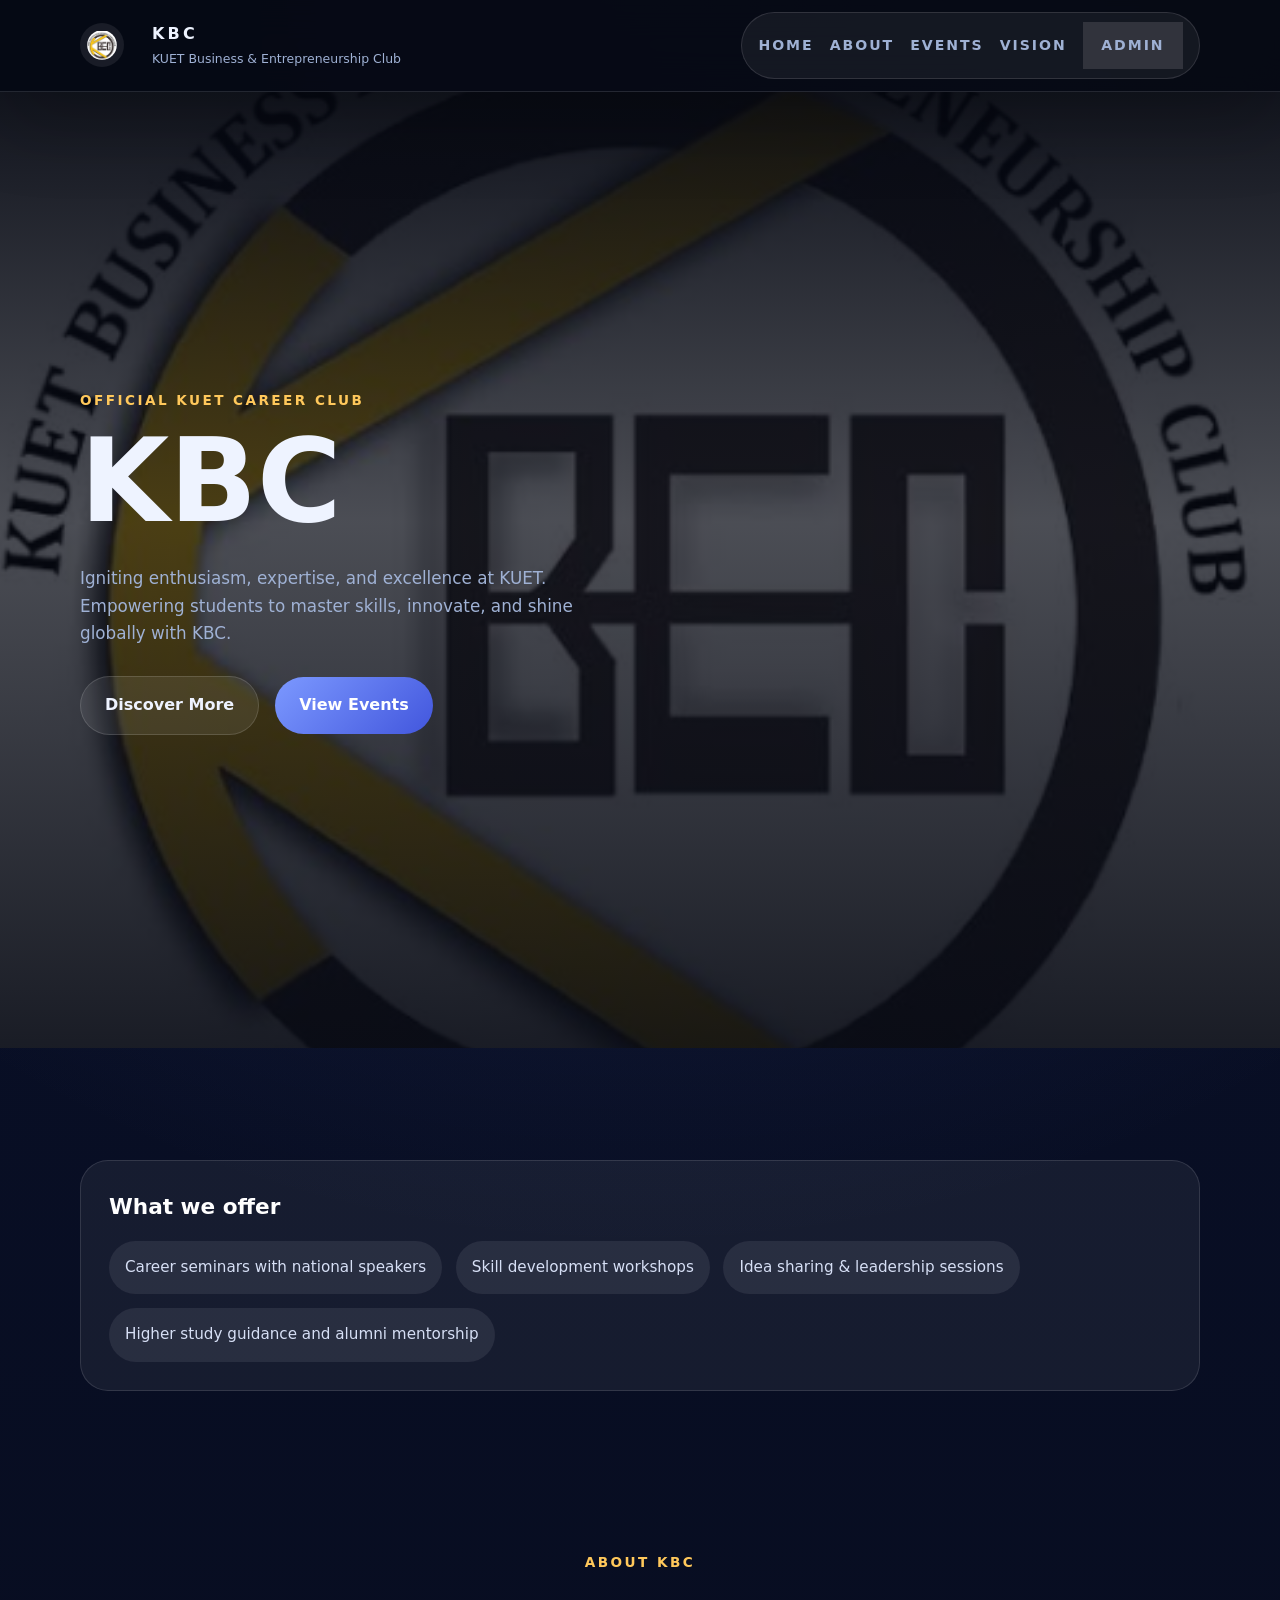
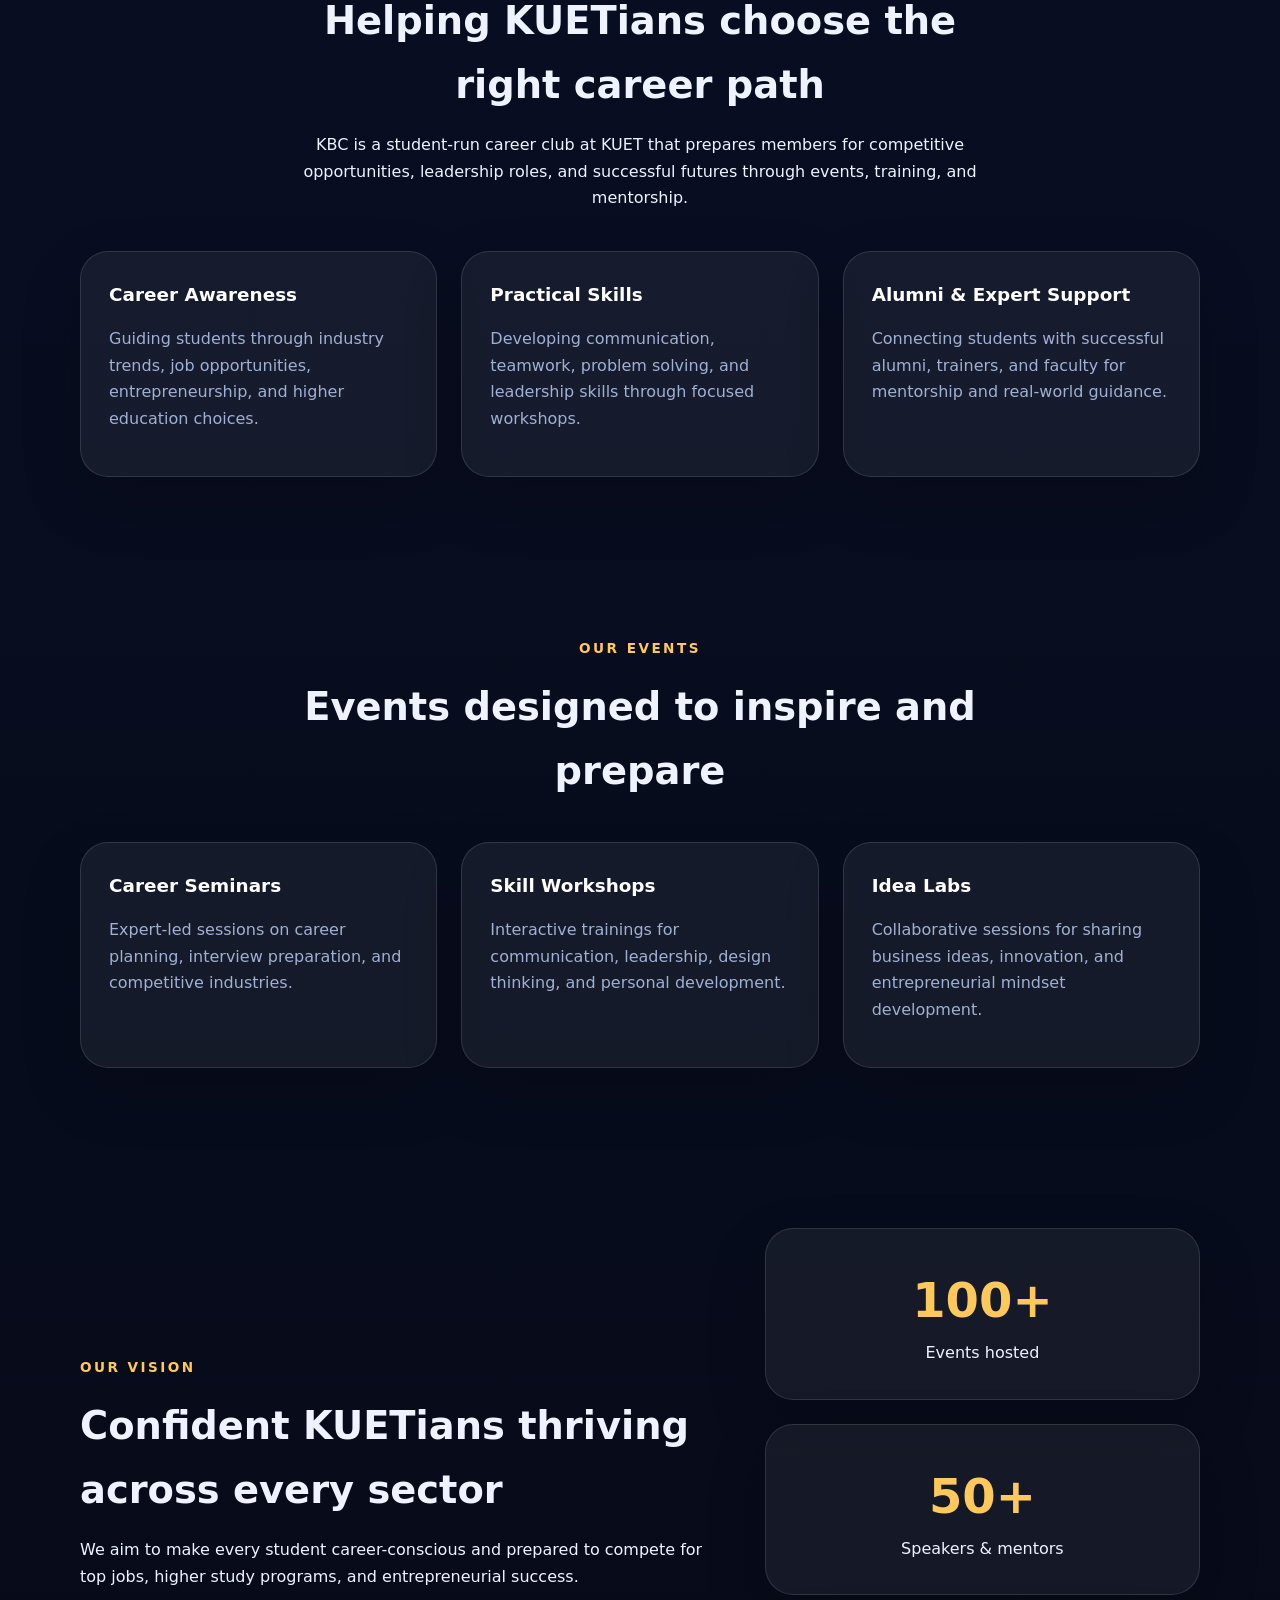
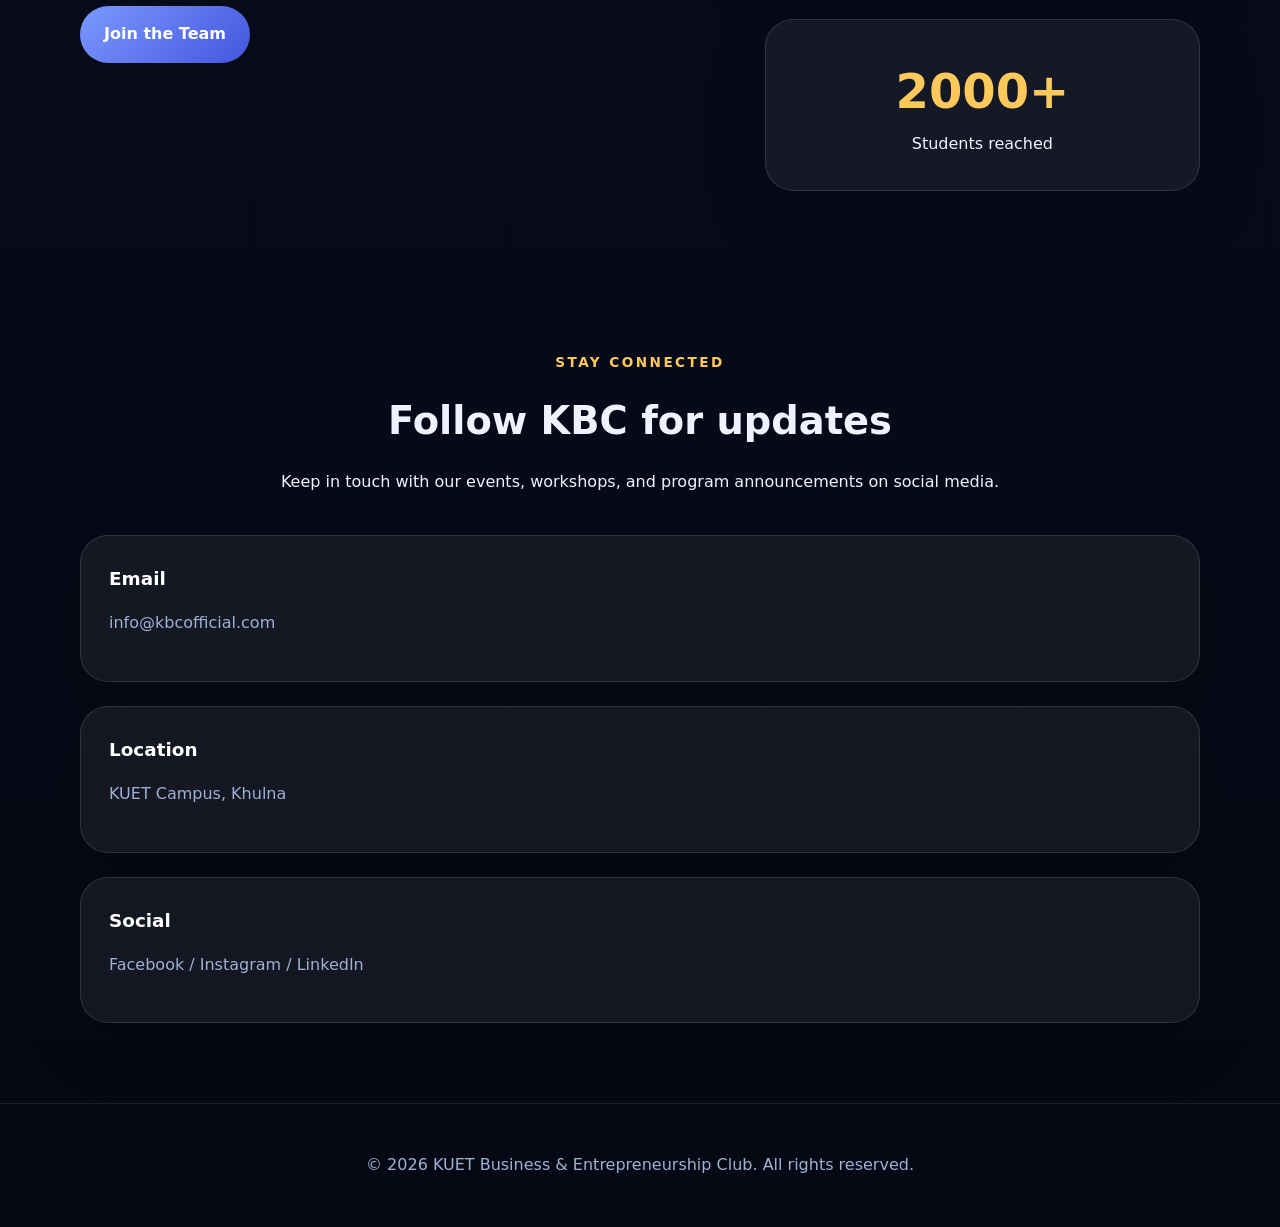
==== commit 8d6a2314: "modify home page design , added logo, add JS and create for every html different css ." ====
--- a/index.html
+++ b/index.html
@@ -105,7 +105,7 @@
           <p class="eyebrow">Our Vision</p>
           <h2>Confident KUETians thriving across every sector</h2>
           <p>We aim to make every student career-conscious and prepared to compete for top jobs, higher study programs, and entrepreneurial success.</p>
-          <a class="btn-primary" href="admin-login.html">Join the Team</a>
+          <a class="btn-primary" href="admin-login.html">Join the Team    </a>
         </div>
         <div class="vision-stats">
           <div class="stat-card">
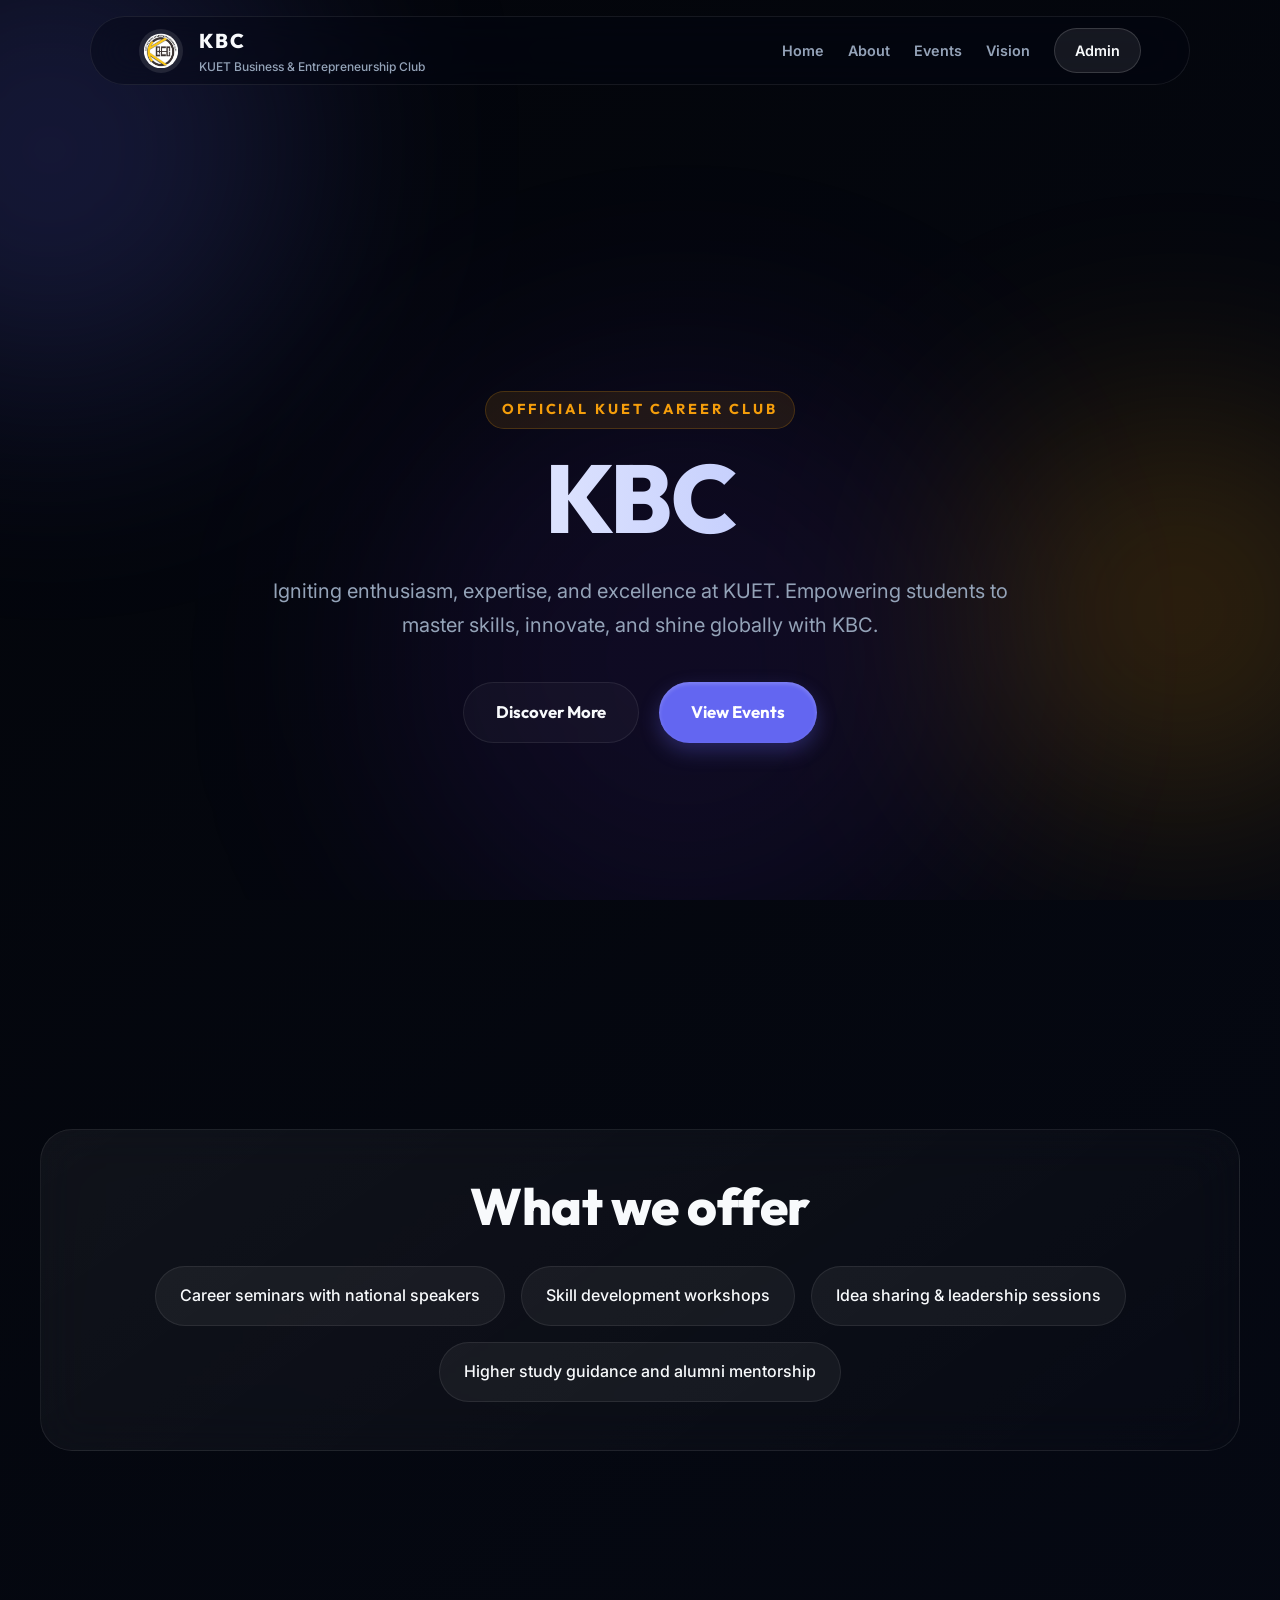
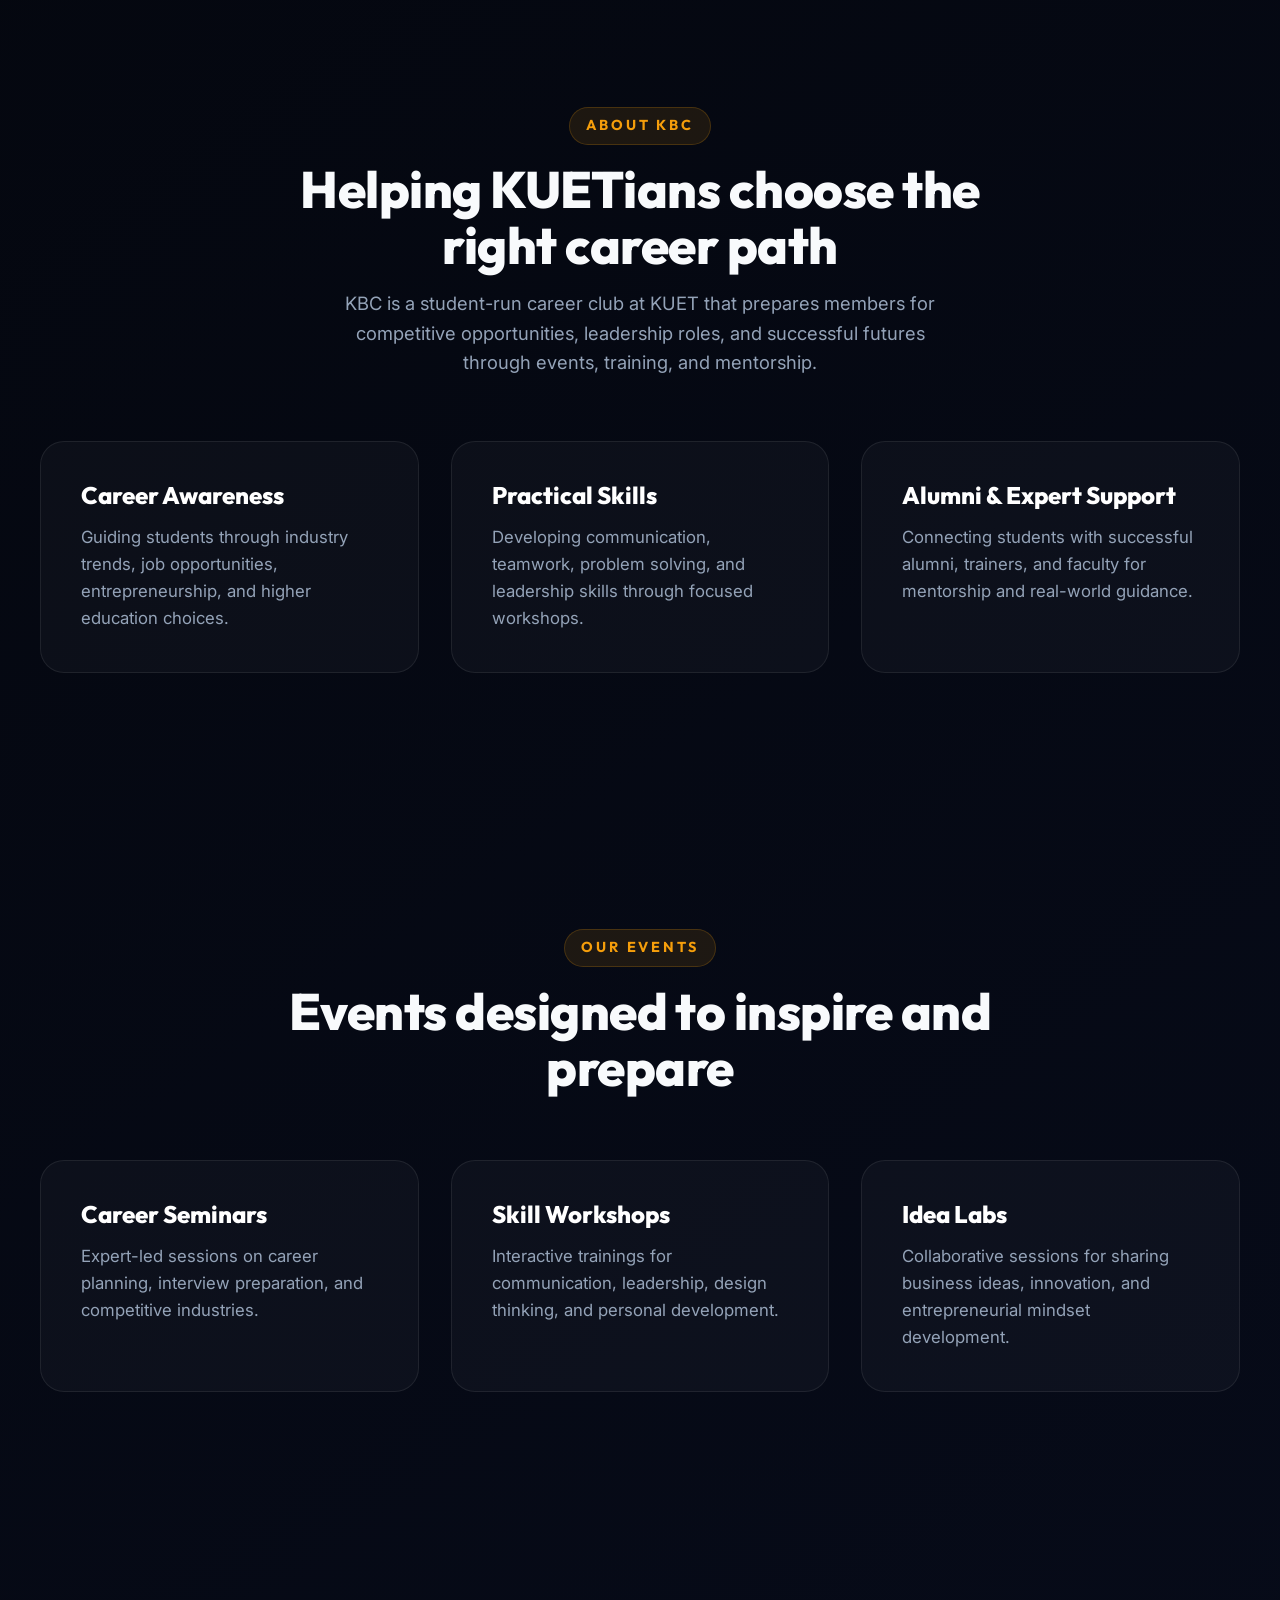
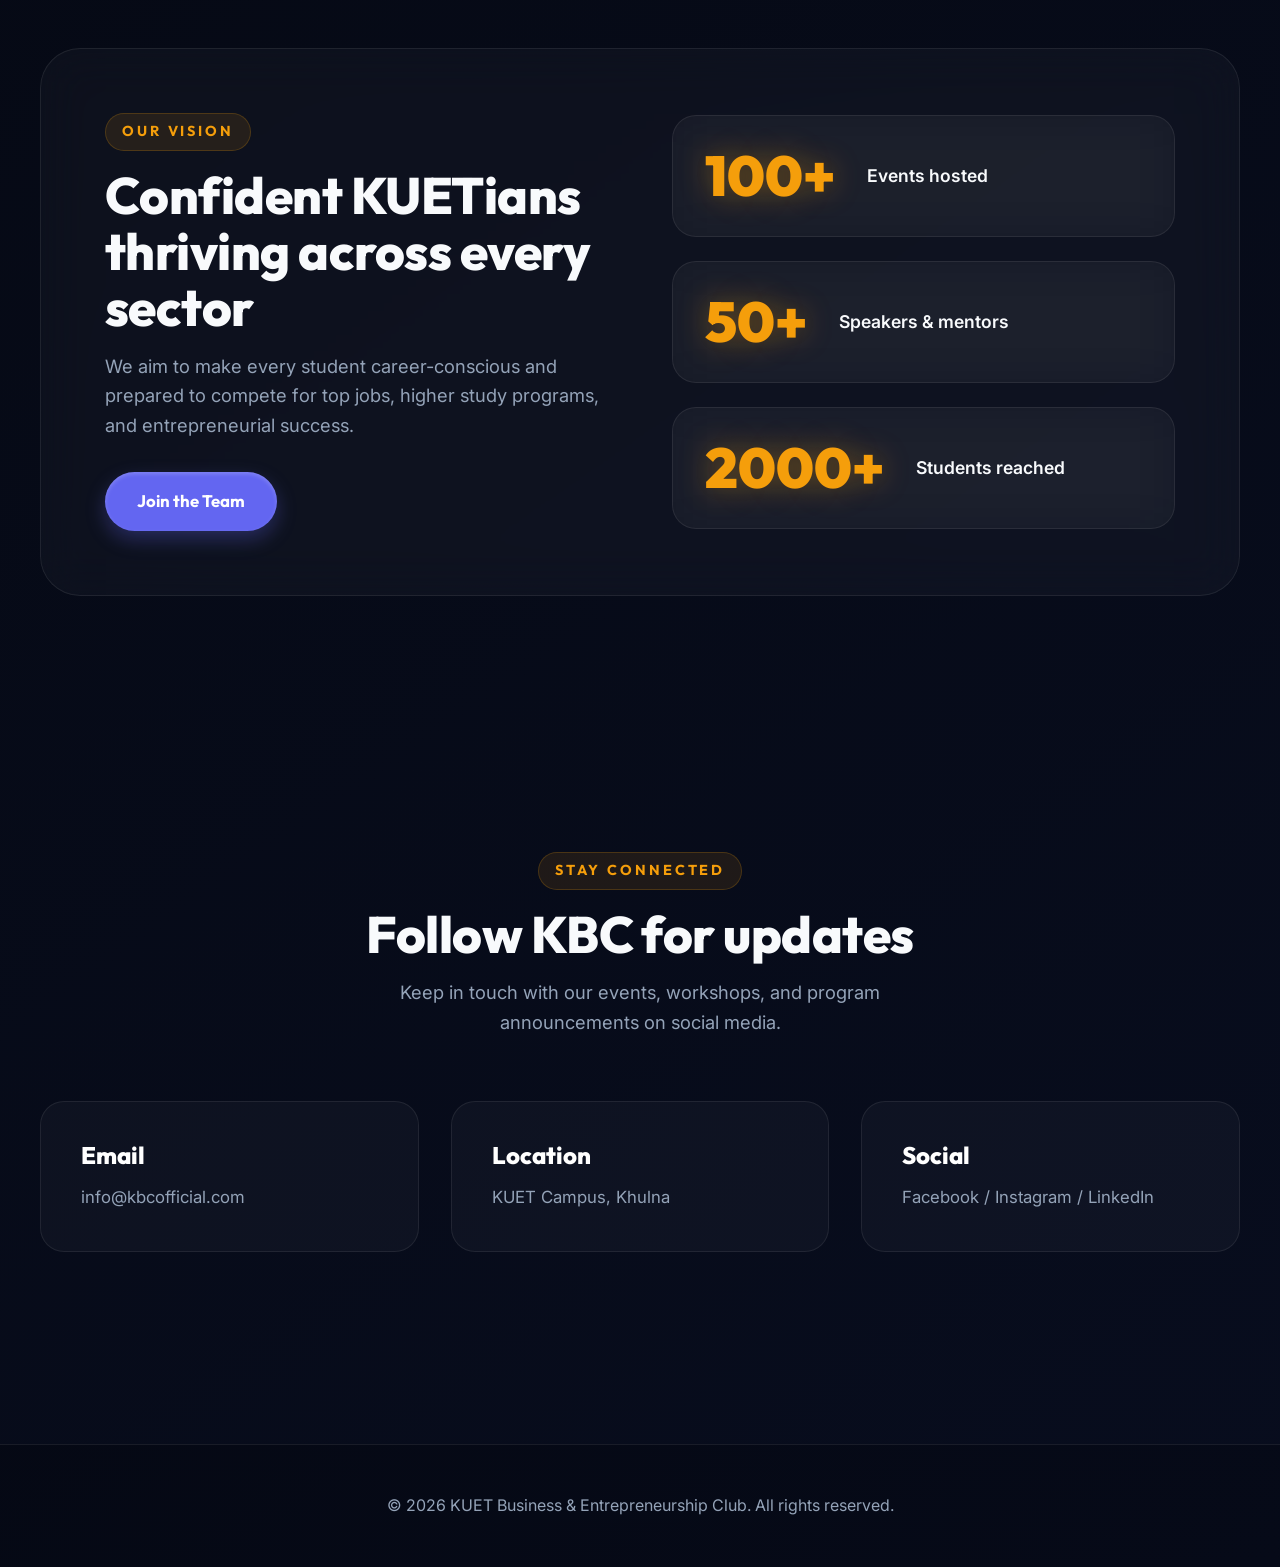
==== commit 1b77064d: "Implemented Events page with official KBC Facebook page updates" ====
--- a/index.html
+++ b/index.html
@@ -4,9 +4,18 @@
   <meta charset="UTF-8">
   <meta name="viewport" content="width=device-width, initial-scale=1.0">
   <title>KBC Official | KUET Business & Entrepreneurship Club</title>
+
+  <link rel="preconnect" href="https://fonts.googleapis.com">
+  <link rel="preconnect" href="https://fonts.gstatic.com" crossorigin>
+  <link href="https://fonts.googleapis.com/css2?family=Inter:wght@400;500;600&family=Outfit:wght@400;500;700;800;900&display=swap" rel="stylesheet">
   <link rel="stylesheet" href="index.css">
 </head>
 <body>
+  <div class="bg-shapes">
+    <div class="shape shape-1"></div>
+    <div class="shape shape-2"></div>
+    <div class="shape shape-3"></div>
+  </div>
   <header class="site-header">
     <div class="container header-inner">
       <div class="brand">
@@ -19,7 +28,7 @@
       <nav class="nav-links">
         <a href="#home">Home</a>
         <a href="#about">About</a>
-        <a href="#programs">Events</a>
+        <a href="events.html">Events</a>
         <a href="#vision">Vision</a>
         <a href="admin-login.html" class="nav-cta">Admin</a>
       </nav>
@@ -35,7 +44,7 @@
           <p class="hero-copy">Igniting enthusiasm, expertise, and excellence at KUET. Empowering students to master skills, innovate, and shine globally with KBC.</p>
           <div class="hero-actions reveal">
             <a class="btn-secondary" href="#about">Discover More</a>
-            <a class="btn-primary" href="#programs">View Events</a>
+            <a class="btn-primary" href="events.html">View Events</a>
           </div>
         </div>
        
--- a/index.css
+++ b/index.css
@@ -1,33 +1,93 @@
 :root {
-  --bg: #060913;
-  --surface: rgba(255, 255, 255, 0.08);
-  --surface-soft: rgba(255, 255, 255, 0.04);
-  --text: #eef3ff;
-  --muted: #9fb1d4;
-  --primary: #7c99ff;
-  --primary-dark: #4256dd;
-  --accent: #ffc85b;
-  --border: rgba(255, 255, 255, 0.12);
-  --shadow: 0 32px 100px rgba(0, 0, 0, 0.35);
+  --bg: #03050a;
+  --bg-gradient: linear-gradient(145deg, #03050a 0%, #080d1e 100%);
+  --surface: rgba(255, 255, 255, 0.03);
+  --surface-hover: rgba(255, 255, 255, 0.06);
+  --surface-border: rgba(255, 255, 255, 0.08);
+  --surface-border-hover: rgba(255, 255, 255, 0.15);
+  --text: #f8fafc;
+  --muted: #94a3b8;
+  --primary: #6366f1;
+  --primary-dark: #4338ca;
+  --primary-glow: rgba(99, 102, 241, 0.4);
+  --accent: #f59e0b;
+  --accent-glow: rgba(245, 158, 11, 0.4);
+  --shadow: 0 30px 60px rgba(0, 0, 0, 0.4);
+  --glass-blur: blur(24px);
+  --font-heading: 'Outfit', system-ui, sans-serif;
+  --font-body: 'Inter', system-ui, sans-serif;
 }
 
 * {
   box-sizing: border-box;
+  margin: 0;
+  padding: 0;
 }
 
 html {
   scroll-behavior: smooth;
+  scroll-padding-top: 100px; /* Offset for sticky header */
 }
 
 body {
-  margin: 0;
-  font-family: Inter, system-ui, -apple-system, BlinkMacSystemFont, 'Segoe UI', sans-serif;
-  background: radial-gradient(circle at top, rgba(124, 153, 255, 0.18), transparent 28%),
-    radial-gradient(circle at top right, rgba(255, 200, 91, 0.12), transparent 22%),
-    linear-gradient(180deg, #09102a 0%, #060913 100%);
+  font-family: var(--font-body);
+  background: var(--bg);
+  background-image: var(--bg-gradient);
   color: var(--text);
   min-height: 100vh;
-  line-height: 1.65;
+  line-height: 1.6;
+  overflow-x: hidden;
+  position: relative;
+}
+
+/* Background Animated Shapes */
+.bg-shapes {
+  position: fixed;
+  inset: 0;
+  z-index: -1;
+  overflow: hidden;
+  pointer-events: none;
+}
+
+.shape {
+  position: absolute;
+  filter: blur(120px);
+  border-radius: 50%;
+  opacity: 0.5;
+  animation: floatShape 20s infinite ease-in-out alternate;
+}
+
+.shape-1 {
+  width: 500px;
+  height: 500px;
+  background: var(--primary-glow);
+  top: -100px;
+  left: -200px;
+  animation-delay: 0s;
+}
+
+.shape-2 {
+  width: 400px;
+  height: 400px;
+  background: var(--accent-glow);
+  bottom: 10%;
+  right: -100px;
+  animation-delay: -5s;
+}
+
+.shape-3 {
+  width: 600px;
+  height: 600px;
+  background: rgba(124, 58, 237, 0.2); /* Purple touch */
+  top: 40%;
+  left: 30%;
+  animation-delay: -10s;
+}
+
+@keyframes floatShape {
+  0% { transform: translate(0, 0) scale(1); }
+  50% { transform: translate(50px, -50px) scale(1.1); }
+  100% { transform: translate(-30px, 30px) scale(0.9); }
 }
 
 img {
@@ -36,514 +96,588 @@
 }
 
 .container {
-  width: min(1120px, calc(100% - 2rem));
+  width: min(1200px, calc(100% - 3rem));
   margin: 0 auto;
 }
 
+/* Typography Hierarchy */
+h1, h2, h3, h4, h5, h6 {
+  font-family: var(--font-heading);
+  font-weight: 800;
+  line-height: 1.1;
+  margin-bottom: 1rem;
+}
+
+h1 {
+  font-size: clamp(3.5rem, 8vw, 6rem);
+  letter-spacing: -0.02em;
+  background: linear-gradient(to right, #ffffff, #a5b4fc);
+  -webkit-background-clip: text;
+  -webkit-text-fill-color: transparent;
+}
+
+h2 {
+  font-size: clamp(2.2rem, 4vw, 3.5rem);
+  letter-spacing: -0.01em;
+}
+
+h3 {
+  font-size: 1.5rem;
+}
+
+.eyebrow {
+  display: inline-block;
+  margin-bottom: 1rem;
+  color: var(--accent);
+  font-family: var(--font-heading);
+  font-size: 0.9rem;
+  font-weight: 700;
+  letter-spacing: 0.2em;
+  text-transform: uppercase;
+  background: rgba(245, 158, 11, 0.1);
+  padding: 0.4rem 1rem;
+  border-radius: 999px;
+  border: 1px solid rgba(245, 158, 11, 0.2);
+}
+
+/* Header */
 .site-header {
   position: sticky;
-  top: 0;
-  z-index: 20;
-  backdrop-filter: blur(18px);
-  background: rgba(6, 9, 19, 0.88);
-  border-bottom: 1px solid rgba(255, 255, 255, 0.08);
-  transition: background 0.3s ease, box-shadow 0.3s ease, border-color 0.3s ease;
+  top: 1rem; /* Floating pill effect */
+  z-index: 50;
+  margin: 1rem auto;
+  width: min(1100px, calc(100% - 2rem));
+  border-radius: 999px;
+  backdrop-filter: var(--glass-blur);
+  -webkit-backdrop-filter: var(--glass-blur);
+  background: rgba(3, 7, 18, 0.4);
+  border: 1px solid var(--surface-border);
+  transition: all 0.4s cubic-bezier(0.4, 0, 0.2, 1);
 }
 
 .site-header.scrolled {
-  background: rgba(6, 9, 19, 0.96);
-  box-shadow: 0 24px 80px rgba(0, 0, 0, 0.26);
-  border-bottom-color: rgba(255, 255, 255, 0.12);
+  background: rgba(3, 7, 18, 0.75);
+  box-shadow: 0 10px 30px rgba(0, 0, 0, 0.5);
+  border-color: rgba(255, 255, 255, 0.15);
 }
 
 .header-inner {
   display: flex;
   align-items: center;
   justify-content: space-between;
+  padding: 0.5rem 1.5rem;
+}
+
+.brand {
+  display: flex;
+  align-items: center;
   gap: 1rem;
-  padding: 0.75rem 0;
-}
-
-.brand {
-  display: flex;
-  align-items: center;
-  gap: 0.75rem;
+  text-decoration: none;
 }
 
 .brand img {
   width: 44px;
   height: 44px;
   border-radius: 50%;
+  background: rgba(255, 255, 255, 0.1);
+  padding: 0.3rem;
+  transition: transform 0.3s ease;
+}
+
+.brand:hover img {
+  transform: rotate(5deg) scale(1.05);
+}
+
+.brand-text {
+  display: flex;
+  flex-direction: column;
+}
+
+.brand span {
+  font-family: var(--font-heading);
+  color: var(--text);
+  font-size: 1.25rem;
+  font-weight: 800;
+  letter-spacing: 0.1em;
+}
+
+.brand p {
+  margin: 0;
+  color: var(--muted);
+  font-size: 0.75rem;
+  font-weight: 500;
+}
+
+.nav-links {
+  display: flex;
+  align-items: center;
+  gap: 1.5rem;
+}
+
+.nav-links a:not(.nav-cta) {
+  color: var(--muted);
+  text-decoration: none;
+  font-weight: 600;
+  font-size: 0.9rem;
+  transition: color 0.3s ease;
+  position: relative;
+}
+
+.nav-links a:not(.nav-cta)::after {
+  content: '';
+  position: absolute;
+  bottom: -4px;
+  left: 0;
+  width: 0;
+  height: 2px;
+  background: var(--primary);
+  transition: width 0.3s ease;
+  border-radius: 2px;
+}
+
+.nav-links a:not(.nav-cta):hover {
+  color: var(--text);
+}
+
+.nav-links a:not(.nav-cta):hover::after {
+  width: 100%;
+}
+
+.nav-cta {
+  padding: 0.6rem 1.25rem;
   background: rgba(255, 255, 255, 0.08);
-  padding: 0.45rem;
-  margin-right: 1rem;
-}
-
-.brand-text {
-  display: flex;
-  flex-direction: column;
-}
-
-.brand span {
+  border: 1px solid rgba(255, 255, 255, 0.15);
+  border-radius: 999px;
   color: var(--text);
-  font-size: 1rem;
-  font-weight: 800;
-  letter-spacing: 0.2em;
-  text-transform: uppercase;
-}
-
-.brand p {
-  margin: 0.1rem 0 0;
-  color: var(--muted);
-  font-size: 0.78rem;
-}
-
-.nav-links {
-  display: flex;
-  flex-wrap: wrap;
-  gap: 1rem;
-  align-items: center;
-  background: rgba(255, 255, 255, 0.06);
-  border: 1px solid rgba(255, 255, 255, 0.12);
-  border-radius: 999px;
-  padding: 0.55rem 1rem;
-}
-
-.nav-links a {
-  color: var(--muted);
   text-decoration: none;
-  font-weight: 700;
-  font-size: 0.88rem;
-  letter-spacing: 0.14em;
-  text-transform: uppercase;
-}
-
-.nav-links a:hover,
-.nav-links a:focus-visible {
-  color: var(--text);
-}
-
-.nav-cta {
-  padding: 0.75rem 1.15rem;
-  background: rgba(255, 255, 255, 0.12);
-}
-
-.btn-secondary,
-.btn-primary {
+  font-weight: 600;
+  font-size: 0.9rem;
+  transition: all 0.3s ease;
+}
+
+.nav-cta:hover {
+  background: var(--primary);
+  border-color: var(--primary);
+  box-shadow: 0 0 15px var(--primary-glow);
+}
+
+/* Buttons */
+.btn-primary, .btn-secondary {
   display: inline-flex;
   align-items: center;
   justify-content: center;
-  gap: 0.5rem;
-  padding: 0.95rem 1.5rem;
+  gap: 0.75rem;
+  padding: 1rem 2rem;
   border-radius: 999px;
   text-decoration: none;
+  font-family: var(--font-heading);
   font-weight: 700;
-  transition: transform 0.2s ease, box-shadow 0.2s ease;
+  font-size: 1.05rem;
+  transition: all 0.3s cubic-bezier(0.4, 0, 0.2, 1);
+  position: relative;
+  overflow: hidden;
 }
 
 .btn-primary {
-  background: linear-gradient(135deg, var(--primary), var(--primary-dark));
+  background: var(--primary);
   color: #fff;
   border: none;
+  box-shadow: 0 8px 20px rgba(99, 102, 241, 0.3), inset 0 2px 4px rgba(255, 255, 255, 0.2);
+}
+
+.btn-primary::before {
+  content: '';
+  position: absolute;
+  top: 0; left: -100%;
+  width: 100%; height: 100%;
+  background: linear-gradient(90deg, transparent, rgba(255,255,255,0.2), transparent);
+  transition: left 0.5s ease;
+}
+
+.btn-primary:hover {
+  transform: translateY(-3px);
+  box-shadow: 0 12px 25px rgba(99, 102, 241, 0.5), inset 0 2px 4px rgba(255, 255, 255, 0.3);
+  background: #575ae0;
+}
+
+.btn-primary:hover::before {
+  left: 100%;
 }
 
 .btn-secondary {
-  background: rgba(255, 255, 255, 0.08);
-  border: 1px solid rgba(255, 255, 255, 0.14);
+  background: var(--surface);
+  border: 1px solid var(--surface-border);
   color: var(--text);
-}
-
-.btn-primary:hover,
+  backdrop-filter: var(--glass-blur);
+}
+
 .btn-secondary:hover {
-  transform: translateY(-2px) scale(1.01);
-  box-shadow: 0 18px 40px rgba(124, 153, 255, 0.18);
-}
-
-.feature-card,
-.program-card,
-.contact-card,
-.stat-card,
-.offer-panel {
-  transition: transform 0.3s ease, box-shadow 0.3s ease, border-color 0.3s ease, background 0.3s ease;
-}
-
-.feature-card:hover,
-.program-card:hover,
-.contact-card:hover,
-.stat-card:hover,
-.offer-panel:hover {
-  transform: translateY(-6px);
-  box-shadow: 0 30px 80px rgba(0, 0, 0, 0.18);
-  border-color: rgba(255, 255, 255, 0.18);
-}
-
+  background: var(--surface-hover);
+  border-color: var(--surface-border-hover);
+  transform: translateY(-3px);
+}
+
+/* Reveal Animations */
 .reveal {
   opacity: 0;
-  transform: translateY(24px);
-  transition: opacity 0.75s ease-out, transform 0.75s ease-out;
+  transform: translateY(30px) scale(0.98);
+  transition: opacity 0.8s cubic-bezier(0.16, 1, 0.3, 1), transform 0.8s cubic-bezier(0.16, 1, 0.3, 1);
   will-change: opacity, transform;
 }
 
 .reveal.active {
   opacity: 1;
-  transform: translateY(0);
-}
-
-.hero .reveal {
-  transition-duration: 0.85s;
-}
-
+  transform: translateY(0) scale(1);
+}
+
+/* Sections */
 .section {
-  padding: 5rem 0;
+  padding: 8rem 0;
+  position: relative;
 }
 
 .section-heading {
   text-align: center;
-  max-width: 720px;
-  margin: 0 auto 2.5rem;
-}
-
-.eyebrow {
-  margin: 0 0 1rem;
-  color: var(--accent);
-  font-size: 0.85rem;
-  font-weight: 700;
-  letter-spacing: 0.18em;
-  text-transform: uppercase;
-}
-
-h1,
-h2,
-h3 {
-  margin: 0;
-}
-
-h1 {
-  font-size: clamp(2.7rem, 5vw, 4.4rem);
-  line-height: 1.05;
-}
-
-h2 {
-  font-size: clamp(2rem, 3vw, 3rem);
-}
-
-h3 {
+  max-width: 800px;
+  margin: 0 auto 4rem;
+}
+
+.section-heading p:not(.eyebrow) {
   font-size: 1.15rem;
-}
-
+  color: var(--muted);
+  max-width: 600px;
+  margin: 0 auto;
+}
+
+/* Hero Section */
 .hero {
-  position: relative;
-  padding-top: 5rem;
-  padding-bottom: 6rem;
-  background-image: url('logo.png'),
-    radial-gradient(circle at top left, rgba(124, 153, 255, 0.16), transparent 32%),
-    radial-gradient(circle at bottom right, rgba(255, 200, 91, 0.14), transparent 24%);
-  background-repeat: no-repeat;
-  background-position: center center;
-  background-size: 105% auto;
-}
-
-.hero::before {
-  content: '';
-  position: absolute;
-  inset: 0;
-  background: linear-gradient(180deg, rgba(6, 9, 19, 0.95) 0%, rgba(6, 9, 19, 0.72) 45%, rgba(6, 9, 19, 0.92) 100%);
-  pointer-events: none;
+  min-height: 100vh;
+  display: flex;
+  align-items: center;
+  padding-top: 6rem;
+  padding-bottom: 4rem;
 }
 
 .hero-grid {
   display: grid;
-  grid-template-columns: minmax(0, 1.2fr) minmax(0, 0.9fr);
-  gap: 2rem;
-  align-items: center;
-  min-height: calc(100vh - 120px);
-  position: relative;
-}
-
-.hero-copy,
-.hero-card p,
-.program-card p,
-.feature-card p,
-.contact-card p {
-  color: var(--muted);
+  grid-template-columns: 1fr;
+  text-align: center;
+  align-items: center;
+  justify-items: center;
 }
 
 .hero-copy-block {
-  max-width: 560px;
-  padding-right: 3rem;
-}
-
-.hero-copy-block h1 {
-  font-size: clamp(4.5rem, 9vw, 7.5rem);
-  line-height: 0.95;
-  margin: 0;
+  max-width: 800px;
 }
 
 .hero-copy {
-  max-width: 42rem;
-  margin: 1.75rem 0;
-  font-size: 1.05rem;
+  font-size: 1.25rem;
+  color: var(--muted);
+  margin-bottom: 2.5rem;
+  margin-top: 1.5rem;
+  line-height: 1.7;
 }
 
 .hero-actions {
   display: flex;
   flex-wrap: wrap;
-  gap: 1rem;
-  margin-top: 1.75rem;
-  align-items: flex-start;
-}
-
-.hero-card {
-  position: relative;
-  min-height: 420px;
-  background: radial-gradient(circle at center, rgba(255, 200, 91, 0.2), transparent 34%),
-    rgba(255, 255, 255, 0.05);
-  border: 1px solid rgba(255, 255, 255, 0.12);
-  border-radius: 36px;
-  padding: 2rem;
-  box-shadow: 0 40px 120px rgba(0, 0, 0, 0.28);
-  backdrop-filter: blur(12px);
-}
-
-.hero-card::before {
-  content: '';
-  position: absolute;
-  inset: 0;
-  border-radius: 36px;
-  background: radial-gradient(circle, rgba(255, 255, 255, 0.08) 0%, transparent 60%);
-  pointer-events: none;
-}
-
-.offer-panel {
-  margin-top: 2rem;
-  background: rgba(255, 255, 255, 0.06);
-  border: 1px solid rgba(255, 255, 255, 0.12);
-  border-radius: 28px;
-  padding: 1.75rem;
-}
-
-.offer-panel h2 {
-  color: #fff;
-  margin: 0 0 1rem;
-  font-size: 1.35rem;
-}
-
-.offer-list {
-  margin: 0;
-  display: flex;
-  flex-wrap: wrap;
-  gap: 0.85rem;
-  padding: 0;
-  list-style: none;
-}
-
-.offer-list li {
-  margin: 0;
-  padding: 0.9rem 1rem;
-  background: rgba(255, 255, 255, 0.08);
-  border-radius: 999px;
-  color: #d6dff5;
-  font-size: 0.95rem;
-}
-
-.hero-actions {
-  display: flex;
-  flex-wrap: wrap;
-  gap: 1rem;
-  margin-top: 1.75rem;
-  align-items: center;
-}
-
-.hero-card {
-  position: relative;
-  display: grid;
-  place-items: center;
-  min-height: 420px;
-  background: radial-gradient(circle at center, rgba(255, 200, 91, 0.2), transparent 34%),
-    rgba(255, 255, 255, 0.05);
-  border: 1px solid rgba(255, 255, 255, 0.12);
-  border-radius: 36px;
-  padding: 2rem;
-  box-shadow: 0 40px 120px rgba(0, 0, 0, 0.28);
-  backdrop-filter: blur(12px);
-}
-
-.hero-card-inner h2 {
-  color: #fff;
-  margin-bottom: 1rem;
-}
-
-.hero-card-inner ul,
-.offer-list {
-  margin: 1rem 0 0;
-  display: flex;
-  flex-wrap: wrap;
-  gap: 0.85rem;
-  padding: 0;
-  list-style: none;
-}
-
-.hero-card-inner li,
-.offer-list li {
-  margin: 0;
-  padding: 0.9rem 1rem;
-  background: rgba(255, 255, 255, 0.08);
-  border-radius: 999px;
-  color: #d6dff5;
-  font-size: 0.95rem;
-}
-
-.offer-panel {
-  margin-top: 2rem;
-  background: rgba(255, 255, 255, 0.06);
-  border: 1px solid rgba(255, 255, 255, 0.12);
-  border-radius: 28px;
-  padding: 1.75rem;
-}
-
-.offer-panel h2 {
-  color: #fff;
-  margin: 0 0 1rem;
-  font-size: 1.35rem;
-}
-
-.hero-logo-card {
-  display: flex;
-  align-items: center;
+  gap: 1.25rem;
   justify-content: center;
-  min-height: 240px;
-}
-
-.hero-logo {
-  width: 180px;
-  height: auto;
-  display: block;
-}
-
+}
+
+/* Cards (Features, Programs, Contacts) */
 .about-grid,
 .programs-grid,
 .contact-grid,
-.vision-stats {
+.events-grid {
   display: grid;
-  gap: 1.5rem;
-}
-
-.about-grid,
-.programs-grid {
-  grid-template-columns: repeat(auto-fit, minmax(220px, 1fr));
+  gap: 2rem;
+  grid-template-columns: repeat(auto-fit, minmax(300px, 1fr));
 }
 
 .feature-card,
 .program-card,
 .contact-card,
 .stat-card {
-  background: rgba(255, 255, 255, 0.06);
-  border: 1px solid rgba(255, 255, 255, 0.12);
-  border-radius: 28px;
-  padding: 1.75rem;
-  box-shadow: 0 24px 60px rgba(0, 0, 0, 0.18);
+  background: var(--surface);
+  border: 1px solid var(--surface-border);
+  border-radius: 24px;
+  padding: 2.5rem;
+  backdrop-filter: var(--glass-blur);
+  -webkit-backdrop-filter: var(--glass-blur);
+  transition: all 0.4s cubic-bezier(0.4, 0, 0.2, 1);
+  position: relative;
+  overflow: hidden;
+}
+
+.feature-card::before,
+.program-card::before,
+.contact-card::before {
+  content: '';
+  position: absolute;
+  top: 0; left: 0; right: 0; height: 1px;
+  background: linear-gradient(90deg, transparent, rgba(255,255,255,0.2), transparent);
+  opacity: 0;
+  transition: opacity 0.4s ease;
+}
+
+.feature-card:hover,
+.program-card:hover,
+.contact-card:hover,
+.stat-card:hover {
+  transform: translateY(-8px) scale(1.02);
+  background: var(--surface-hover);
+  border-color: var(--surface-border-hover);
+  box-shadow: var(--shadow);
+}
+
+.feature-card:hover::before,
+.program-card:hover::before,
+.contact-card:hover::before {
+  opacity: 1;
 }
 
 .feature-card h3,
 .program-card h3,
-.contact-card h3,
-.stat-card h3 {
+.contact-card h3 {
+  font-size: 1.5rem;
+  margin-bottom: 1rem;
   color: #fff;
-  margin-bottom: 0.85rem;
-}
-
-.vision-inner {
-  display: grid;
-  gap: 2rem;
-  align-items: center;
-  grid-template-columns: minmax(0, 1.2fr) minmax(0, 0.8fr);
-}
-
-.stat-card {
+}
+
+.feature-card p,
+.program-card p,
+.contact-card p {
+  color: var(--muted);
+  font-size: 1.05rem;
+  line-height: 1.6;
+}
+
+/* Event Cards (Spectrum Style) */
+.event-card {
+  padding: 0;
+  display: flex;
+  flex-direction: column;
+}
+
+.event-image {
+  position: relative;
+  width: 100%;
+  overflow: hidden;
+  border-radius: 24px 24px 0 0;
+}
+
+.event-image img, .event-image > div {
+  transition: transform 0.5s ease;
+}
+
+.event-card:hover .event-image img, 
+.event-card:hover .event-image > div {
+  transform: scale(1.05);
+}
+
+.event-badge {
+  position: absolute;
+  top: 1rem;
+  right: 1rem;
+  padding: 0.35rem 0.85rem;
+  border-radius: 999px;
+  font-size: 0.75rem;
+  font-weight: 700;
+  text-transform: uppercase;
+  letter-spacing: 0.1em;
+  z-index: 2;
+  backdrop-filter: blur(8px);
+}
+
+.badge-upcoming {
+  background: rgba(99, 102, 241, 0.2);
+  color: #a5b4fc;
+  border: 1px solid rgba(99, 102, 241, 0.4);
+}
+
+.badge-ongoing {
+  background: rgba(245, 158, 11, 0.2);
+  color: #fcd34d;
+  border: 1px solid rgba(245, 158, 11, 0.4);
+}
+
+.badge-past {
+  background: rgba(148, 163, 184, 0.2);
+  color: #cbd5e1;
+  border: 1px solid rgba(148, 163, 184, 0.4);
+}
+
+.event-content {
+  padding: 2rem;
+  display: flex;
+  flex-direction: column;
+  flex-grow: 1;
+}
+
+.event-title {
+  font-size: 1.35rem;
+  color: #fff;
+  margin-bottom: 0.5rem;
+}
+
+.event-meta {
+  display: flex;
+  flex-wrap: wrap;
+  gap: 1rem;
+  font-size: 0.85rem;
+  color: var(--primary);
+  margin-bottom: 1rem;
+  font-weight: 600;
+}
+
+.event-desc {
+  color: var(--muted);
+  font-size: 0.95rem;
+  margin-bottom: 1.5rem;
+  flex-grow: 1;
+}
+
+.event-btn {
+  width: 100%;
+  padding: 0.75rem;
+  font-size: 0.95rem;
+}
+
+/* Offer Panel */
+.offer-panel {
+  background: linear-gradient(145deg, rgba(255,255,255,0.05) 0%, rgba(255,255,255,0.01) 100%);
+  border: 1px solid var(--surface-border);
+  border-radius: 32px;
+  padding: 3rem;
+  backdrop-filter: var(--glass-blur);
   text-align: center;
-  padding: 2rem;
-}
-
-.stat-card strong {
-  display: block;
-  font-size: clamp(2rem, 4vw, 3rem);
-  color: var(--accent);
-}
-
-footer.site-footer {
-  padding: 2rem 0;
-  border-top: 1px solid rgba(255, 255, 255, 0.08);
-}
-
-.footer-inner {
+}
+
+.offer-panel h2 {
+  margin-bottom: 2rem;
+}
+
+.offer-list {
   display: flex;
   flex-wrap: wrap;
   gap: 1rem;
   justify-content: center;
-  align-items: center;
-  color: var(--muted);
-}
-
-.footer-inner p,
-.footer-inner a {
-  color: var(--muted);
-  text-decoration: none;
-}
-
-section.section-about,
-section.section-programs,
-section.section-vision,
-section.section-contact {
-  background: transparent;
-}
-
-@media (max-width: 980px) {
-  .hero-grid,
+  list-style: none;
+}
+
+.offer-list li {
+  padding: 1rem 1.5rem;
+  background: rgba(255, 255, 255, 0.05);
+  border: 1px solid rgba(255, 255, 255, 0.08);
+  border-radius: 999px;
+  color: var(--text);
+  font-weight: 500;
+  transition: all 0.3s ease;
+}
+
+.offer-list li:hover {
+  background: rgba(255, 255, 255, 0.1);
+  border-color: rgba(255, 255, 255, 0.2);
+  transform: translateY(-2px);
+}
+
+/* Vision Section */
+.vision-inner {
+  display: grid;
+  grid-template-columns: 1fr 1fr;
+  gap: 4rem;
+  align-items: center;
+  background: var(--surface);
+  border: 1px solid var(--surface-border);
+  border-radius: 40px;
+  padding: 4rem;
+  backdrop-filter: var(--glass-blur);
+}
+
+.vision-inner p:not(.eyebrow) {
+  color: var(--muted);
+  font-size: 1.15rem;
+  margin-bottom: 2rem;
+}
+
+.vision-stats {
+  display: grid;
+  grid-template-columns: 1fr;
+  gap: 1.5rem;
+}
+
+.stat-card {
+  padding: 2rem;
+  text-align: left;
+  display: flex;
+  align-items: center;
+  gap: 2rem;
+}
+
+.stat-card strong {
+  font-family: var(--font-heading);
+  font-size: 3.5rem;
+  font-weight: 900;
+  color: var(--accent);
+  line-height: 1;
+  text-shadow: 0 0 30px var(--accent-glow);
+}
+
+.stat-card span {
+  font-size: 1.1rem;
+  font-weight: 600;
+  color: var(--text);
+}
+
+/* Footer */
+.site-footer {
+  border-top: 1px solid var(--surface-border);
+  padding: 3rem 0;
+  margin-top: 4rem;
+  background: rgba(0,0,0,0.2);
+}
+
+.footer-inner {
+  text-align: center;
+  color: var(--muted);
+}
+
+/* Responsive Design */
+@media (max-width: 1024px) {
+  h1 { font-size: clamp(3rem, 6vw, 4.5rem); }
+  h2 { font-size: clamp(2rem, 4vw, 3rem); }
   .vision-inner {
     grid-template-columns: 1fr;
+    padding: 3rem 2rem;
+    gap: 3rem;
   }
-
+}
+
+@media (max-width: 768px) {
+  .header-inner {
+    flex-wrap: wrap;
+    justify-content: center;
+    padding: 1rem;
+    gap: 1rem;
+  }
+  .nav-links {
+    width: 100%;
+    justify-content: center;
+    flex-wrap: wrap;
+  }
   .hero {
-    background-position: center;
-    background-size: 110% auto;
-    padding-top: 3rem;
-    padding-bottom: 4rem;
+    padding-top: 8rem;
   }
-
-  .hero-grid {
-    min-height: auto;
-    gap: 1.5rem;
-  }
-}
-
-@media (max-width: 720px) {
-  .header-inner {
-    flex-direction: column;
-    align-items: stretch;
-  }
-
-  .nav-links {
-    justify-content: center;
-  }
-
-  .hero-actions,
-  .hero-card,
-  .btn-primary,
-  .btn-secondary {
+  .btn-primary, .btn-secondary {
     width: 100%;
   }
-
-  .hero {
-    background-size: 80% auto;
-    padding-top: 2rem;
-    padding-bottom: 3rem;
+  .about-grid, .programs-grid, .contact-grid {
+    grid-template-columns: 1fr;
   }
-
-  .hero-copy-block h1 {
-    font-size: clamp(3rem, 12vw, 5rem);
+  .stat-card {
+    flex-direction: column;
+    text-align: center;
+    gap: 1rem;
   }
-
-  .hero-copy {
-    font-size: 1rem;
-  }
-}
+}
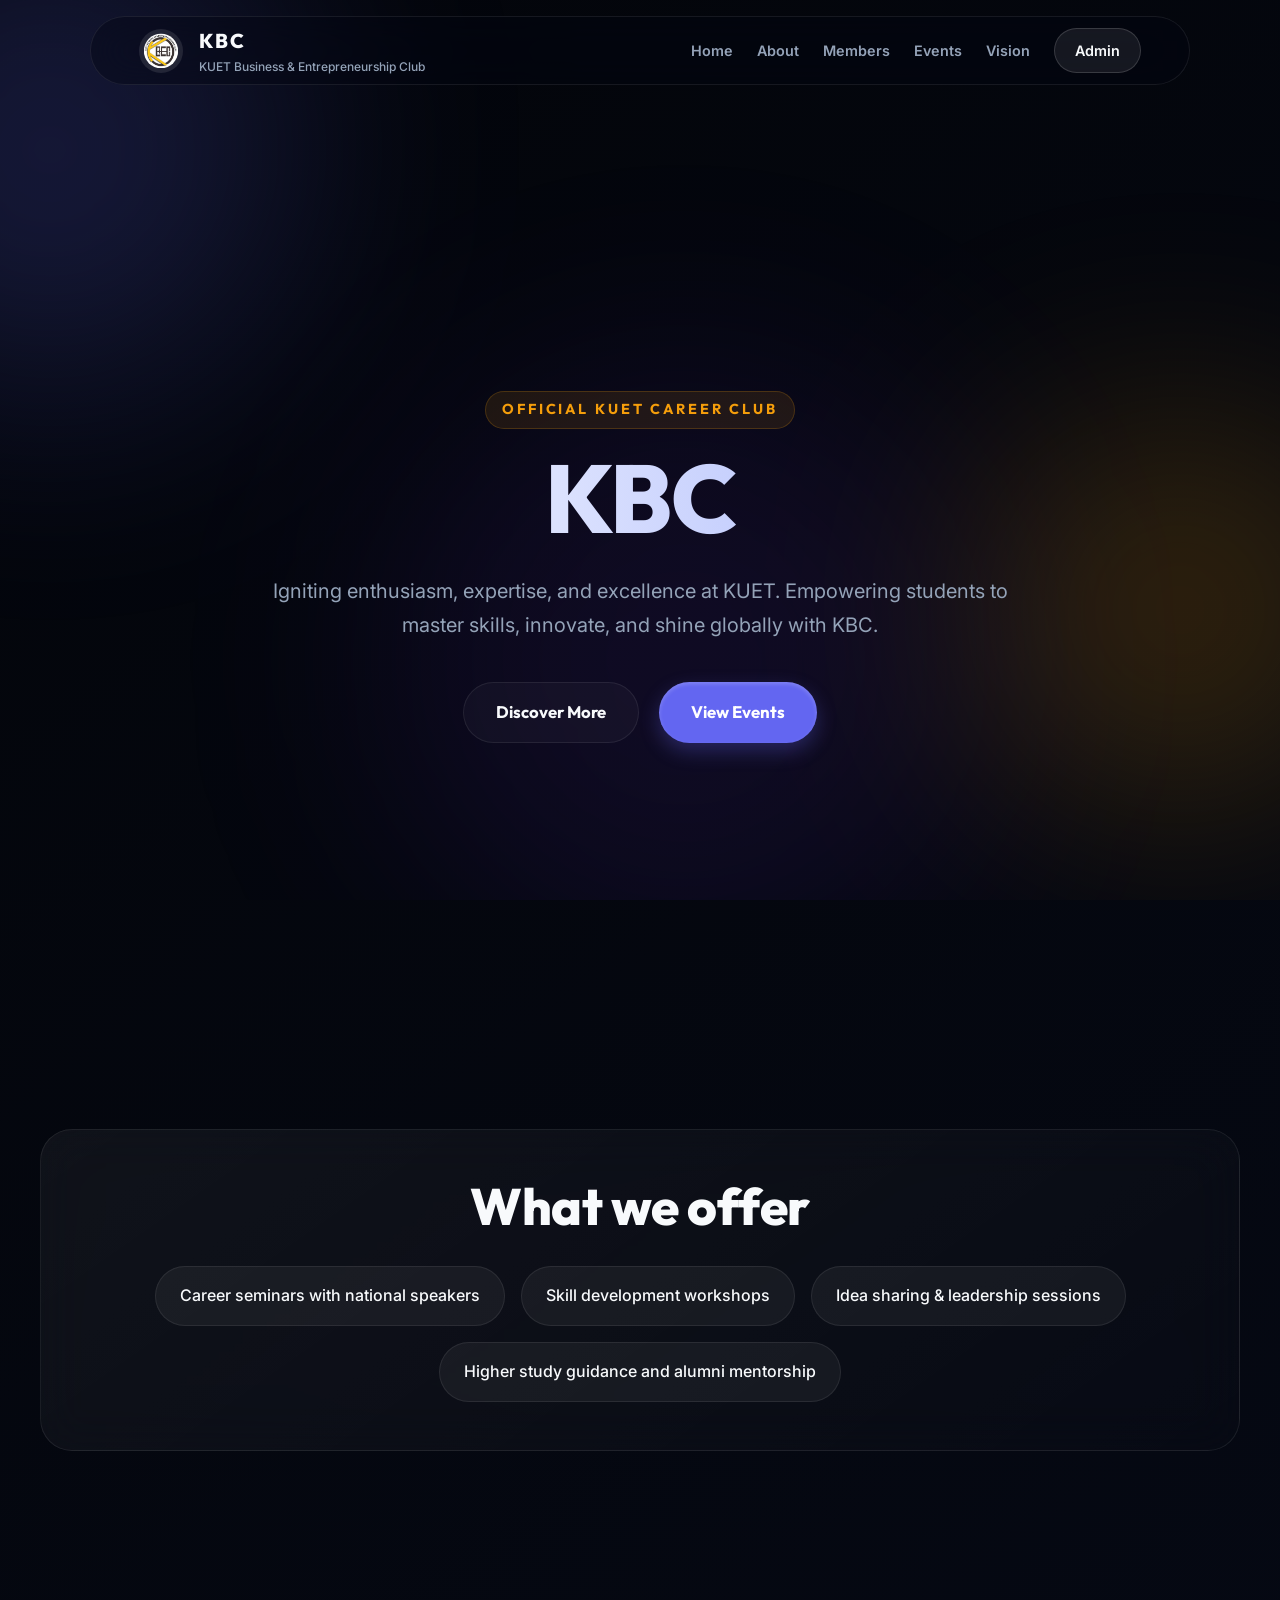
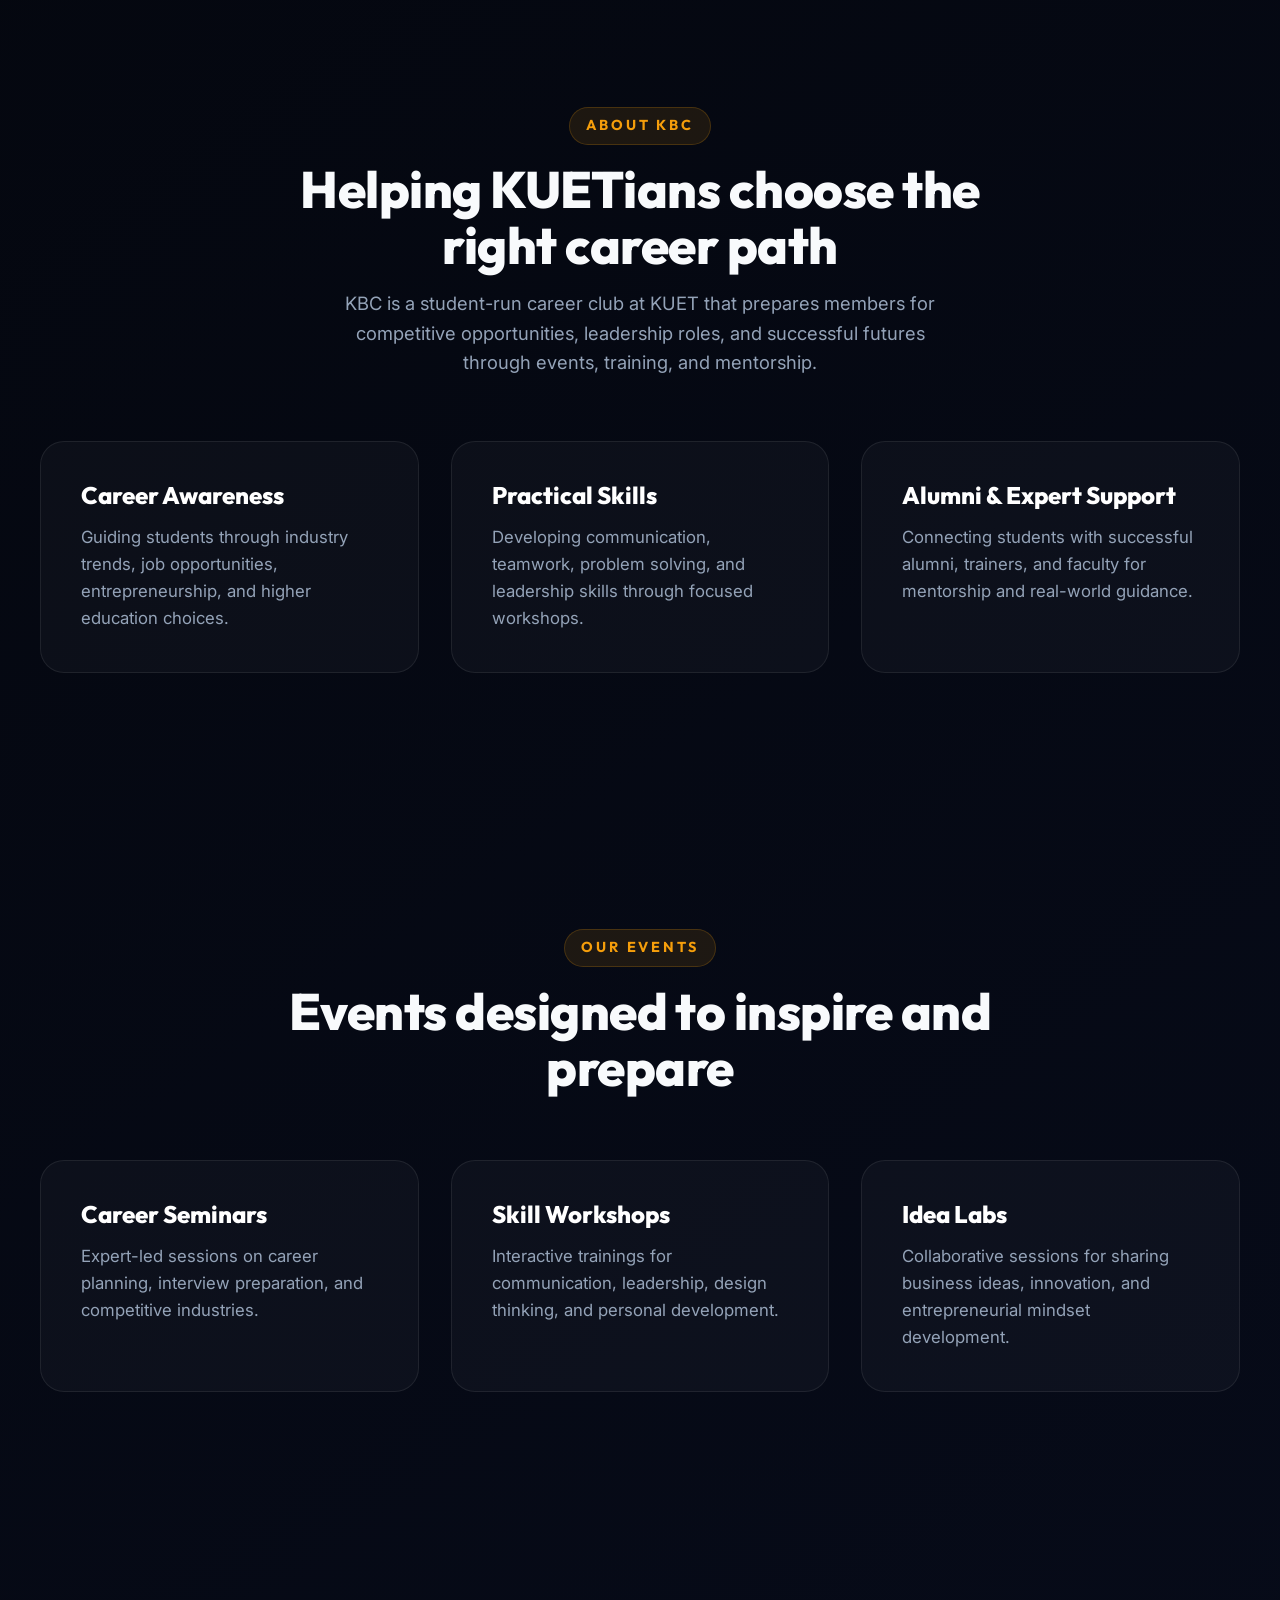
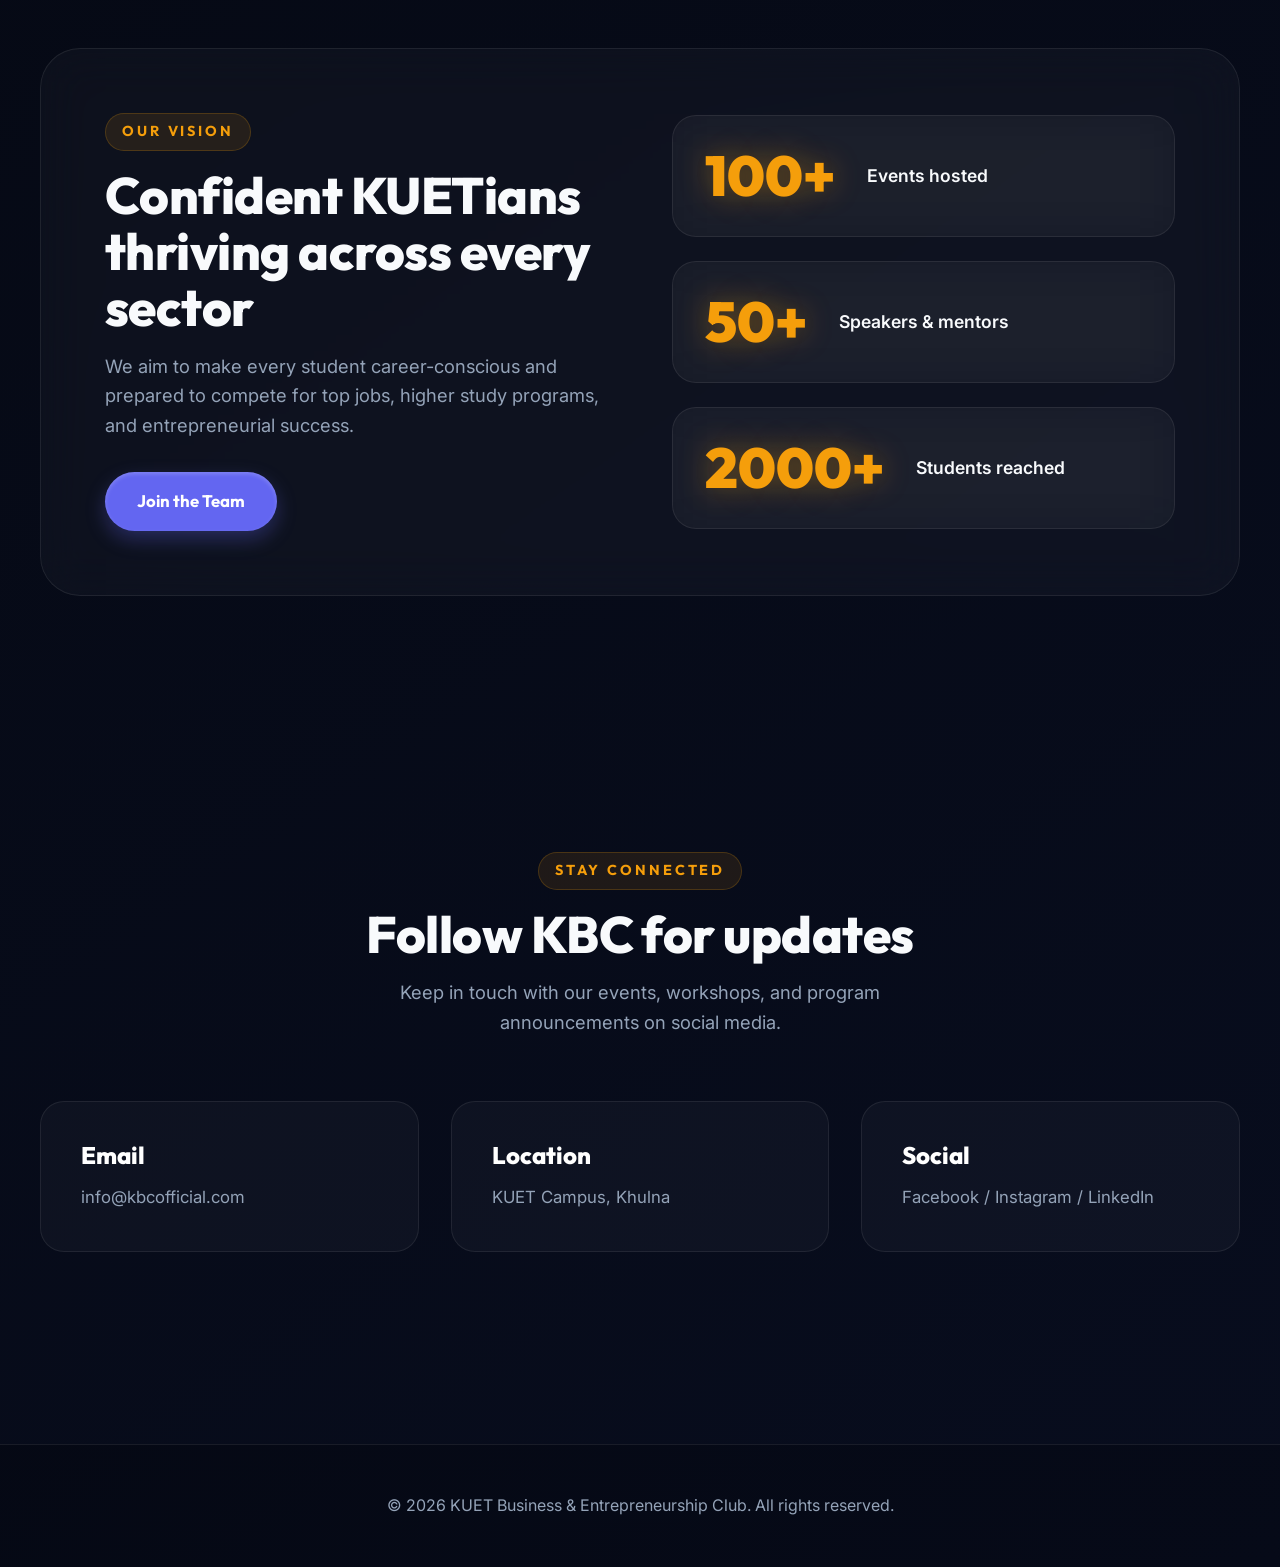
==== commit f39218fb: "added members section using html,css,js with responsive design" ====
--- a/index.html
+++ b/index.html
@@ -28,6 +28,7 @@
       <nav class="nav-links">
         <a href="#home">Home</a>
         <a href="#about">About</a>
+        <a href="member.html">Members</a>
         <a href="events.html">Events</a>
         <a href="#vision">Vision</a>
         <a href="admin-login.html" class="nav-cta">Admin</a>
